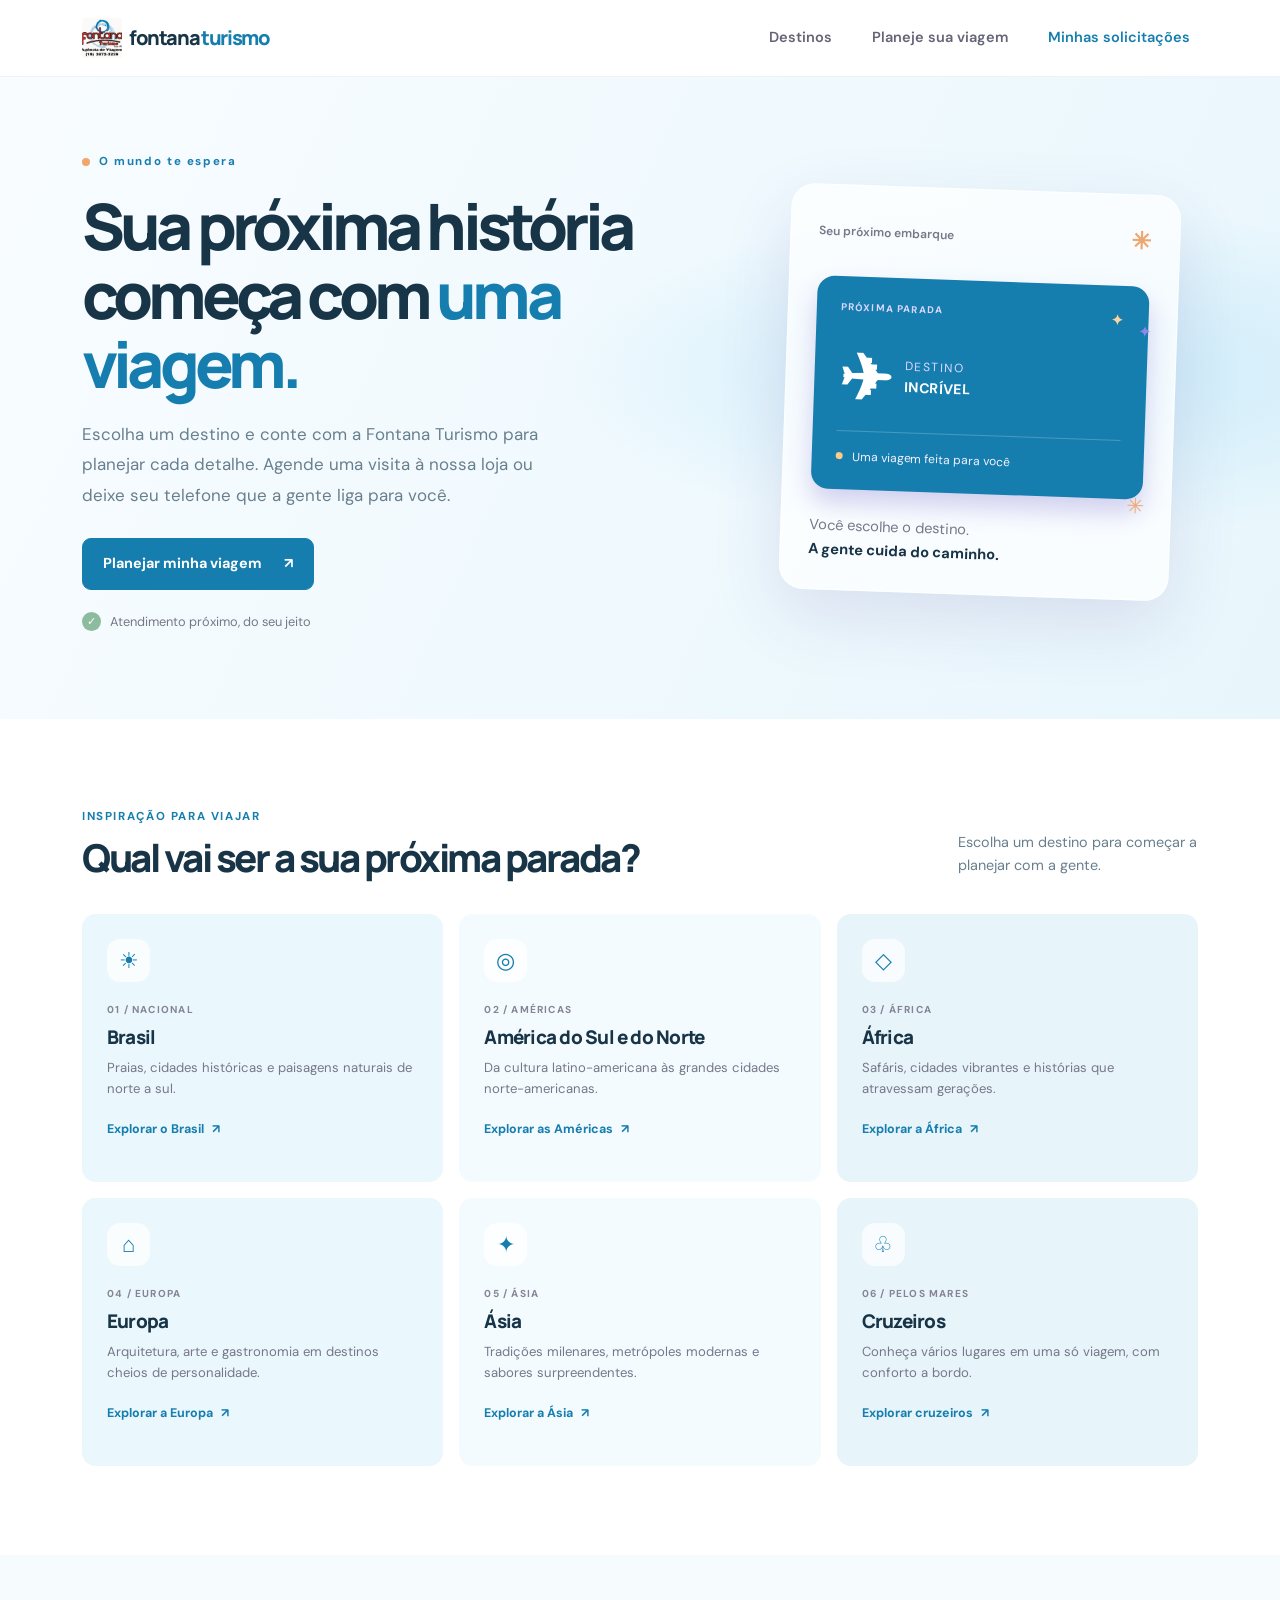
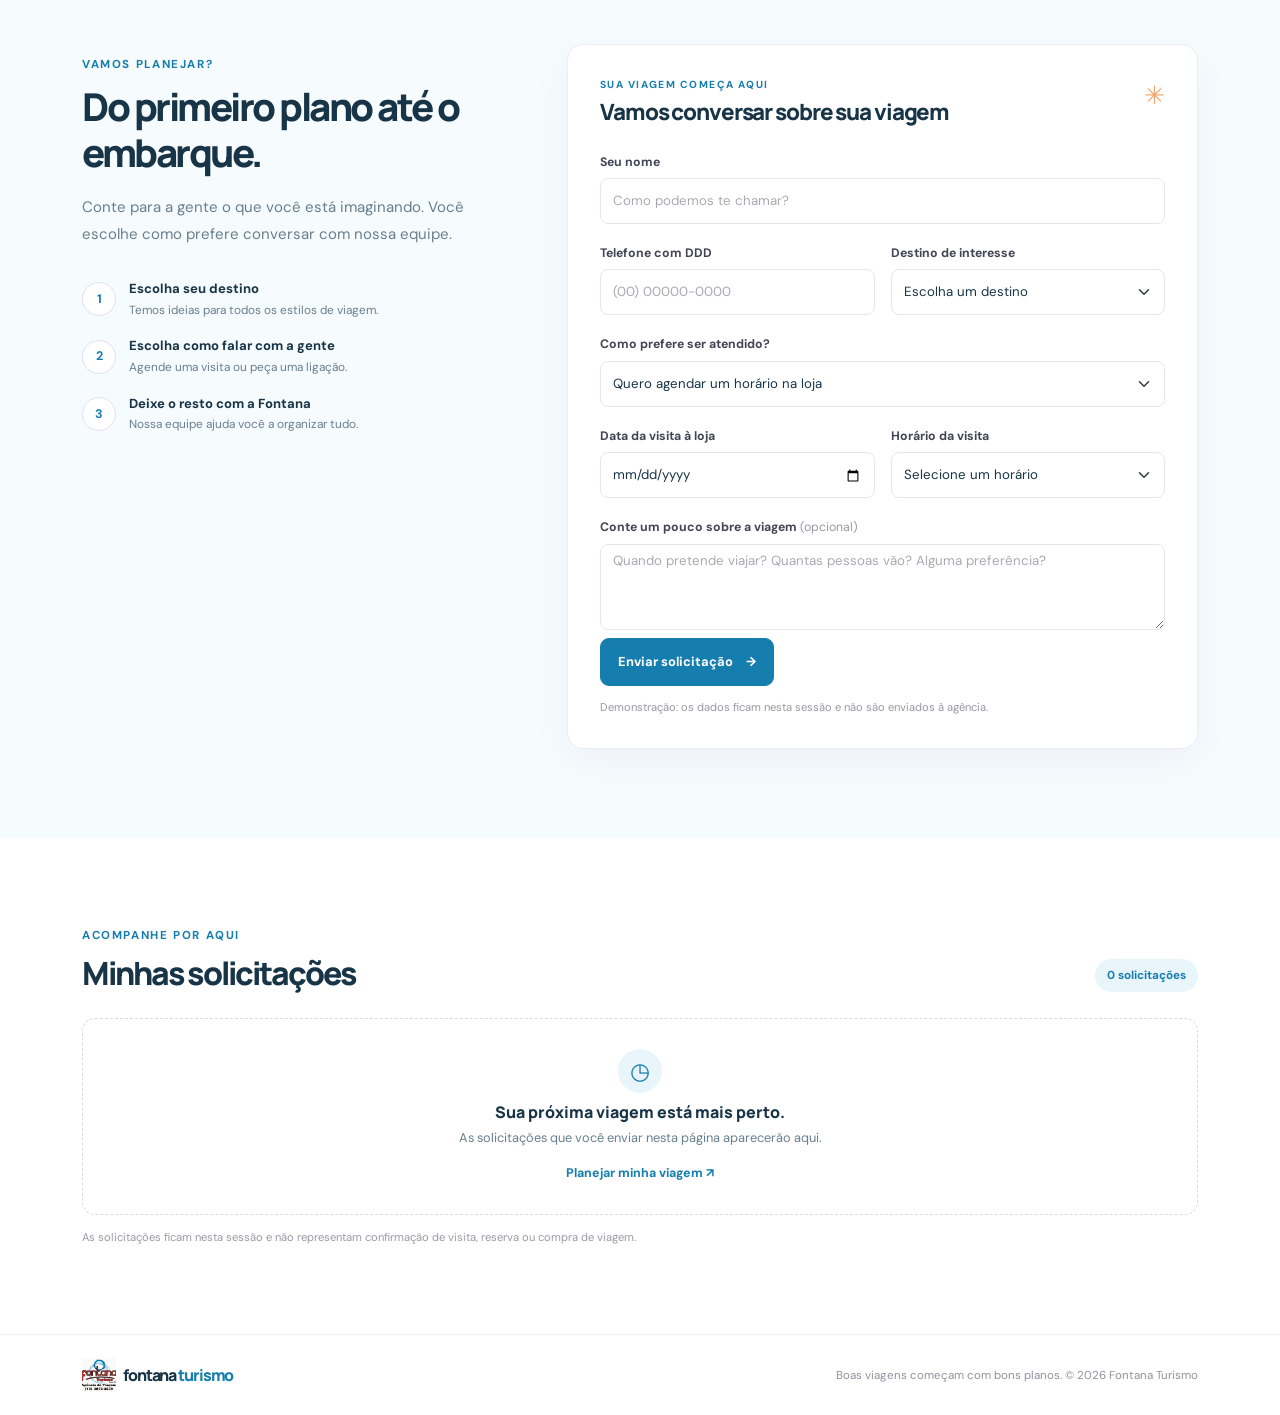
==== index.html @ 45c89121 "sla" ====
<!DOCTYPE html>
<html lang="pt-BR">
  <head>
    <meta charset="UTF-8" />
    <meta name="viewport" content="width=device-width, initial-scale=1" />
    <meta
      name="description"
      content="Escolha seu próximo destino com a Fontana Turismo. Agende uma visita ou peça para nossa equipe entrar em contato."
    />
    <title>Fontana Turismo | Sua próxima viagem começa aqui</title>
    <link rel="preconnect" href="https://fonts.googleapis.com" />
    <link rel="preconnect" href="https://fonts.gstatic.com" crossorigin />
    <link
      href="https://fonts.googleapis.com/css2?family=DM+Sans:wght@400;500;600;700&family=Manrope:wght@400;500;600;700;800&display=swap"
      rel="stylesheet"
    />
    <link
      href="https://cdn.jsdelivr.net/npm/bootstrap@5.3.3/dist/css/bootstrap.min.css"
      rel="stylesheet"
      integrity="sha384-QWTKZyjpPEjISv5WaRU9OFeRpok6YctnYmDr5pNlyT2bRjXh0JMhjY6hW+ALEwIH"
      crossorigin="anonymous"
    />
    <link rel="stylesheet" href="css/style.css" />
  </head>
  <body>
    <header class="site-header">
      <nav class="navbar navbar-expand-lg" aria-label="Navegação principal">
        <div class="container">
          <a
            class="navbar-brand brand"
            href="#inicio"
            aria-label="Fontana Turismo, início"
          >
            <img class="brand-logo" src="imagens/OIP.webp" alt="" />
            fontana<span>turismo</span>
          </a>
          <button
            class="navbar-toggler"
            type="button"
            data-bs-toggle="collapse"
            data-bs-target="#mainNavigation"
            aria-controls="mainNavigation"
            aria-expanded="false"
            aria-label="Abrir menu"
          >
            <span class="navbar-toggler-icon"></span>
          </button>
          <div class="collapse navbar-collapse" id="mainNavigation">
            <ul class="navbar-nav ms-auto align-items-lg-center gap-lg-4">
              <li class="nav-item"><a class="nav-link" href="#destinos">Destinos</a></li>
              <li class="nav-item"><a class="nav-link" href="#agendar">Planeje sua viagem</a></li>
              <li class="nav-item">
                <a class="nav-link nav-cta" href="#meus-agendamentos">Minhas solicitações</a>
              </li>
            </ul>
          </div>
        </div>
      </nav>
    </header>

    <main>
      <section class="hero-section" id="inicio">
        <div class="container">
          <div class="row align-items-center g-5">
            <div class="col-lg-7 hero-copy">
              <p class="eyebrow"><span class="eyebrow-dot"></span> O mundo te espera</p>
              <h1>Sua próxima história começa com <span>uma viagem.</span></h1>
              <p class="hero-description">
                Escolha um destino e conte com a Fontana Turismo para planejar cada detalhe.
                Agende uma visita à nossa loja ou deixe seu telefone que a gente liga para você.
              </p>
              <a class="btn btn-primary hero-button" href="#agendar">
                Planejar minha viagem <span aria-hidden="true">↗</span>
              </a>
              <div class="hero-note">
                <span class="note-icon" aria-hidden="true">✓</span>
                Atendimento próximo, do seu jeito
              </div>
            </div>
            <div class="col-lg-5">
              <div class="hero-card">
                <div class="hero-card-top">
                  <span class="hero-card-label">Seu próximo embarque</span>
                  <span class="sun-icon" aria-hidden="true">✳</span>
                </div>
                <div class="calendar-art" aria-hidden="true">
                  <div class="calendar-heading">
                    <span>PRÓXIMA PARADA</span>
                    <span>✦</span>
                  </div>
                  <div class="calendar-date">
                    <span class="calendar-day">✈</span>
                    <span class="calendar-month">DESTINO<br /><strong>INCRÍVEL</strong></span>
                  </div>
                  <div class="calendar-line"></div>
                  <div class="calendar-service">
                    <span class="service-bullet"></span>
                    Uma viagem feita para você
                  </div>
                </div>
                <p class="hero-card-caption">
                  Você escolhe o destino.<br />
                  <strong>A gente cuida do caminho.</strong>
                </p>
                <span class="art-spark spark-one" aria-hidden="true">✳</span>
                <span class="art-spark spark-two" aria-hidden="true">✦</span>
              </div>
            </div>
          </div>
        </div>
      </section>

      <section class="services-section section-space" id="destinos">
        <div class="container">
          <div
            class="section-heading d-flex flex-column flex-md-row justify-content-between align-items-md-end"
          >
            <div>
              <p class="section-kicker">INSPIRAÇÃO PARA VIAJAR</p>
              <h2>Qual vai ser a sua próxima parada?</h2>
            </div>
            <p class="section-intro">Escolha um destino para começar a planejar com a gente.</p>
          </div>
          <div class="row g-3 service-grid">
            <div class="col-md-6 col-lg-4">
              <a class="service-card-link" href="destino.html?regiao=brasil">
                <article class="service-card service-lilac">
                  <img class="catalog-image" data-image-src="" alt="Paisagem do Brasil" hidden />
                  <div class="service-icon" aria-hidden="true">☀</div>
                  <p class="service-number">01 / NACIONAL</p>
                  <h3>Brasil</h3>
                  <p>Praias, cidades históricas e paisagens naturais de norte a sul.</p>
                  <span class="service-link">Explorar o Brasil <span aria-hidden="true">↗</span></span>
                </article>
              </a>
            </div>
            <div class="col-md-6 col-lg-4">
              <a class="service-card-link" href="destino.html?regiao=americas">
                <article class="service-card service-peach">
                  <img class="catalog-image" data-image-src="" alt="Paisagem das Américas" hidden />
                  <div class="service-icon" aria-hidden="true">◎</div>
                  <p class="service-number">02 / AMÉRICAS</p>
                  <h3>América do Sul e do Norte</h3>
                  <p>Da cultura latino-americana às grandes cidades norte-americanas.</p>
                  <span class="service-link">Explorar as Américas <span aria-hidden="true">↗</span></span>
                </article>
              </a>
            </div>
            <div class="col-md-6 col-lg-4">
              <a class="service-card-link" href="destino.html?regiao=africa">
                <article class="service-card service-green">
                  <img class="catalog-image" data-image-src="" alt="Paisagem da África" hidden />
                  <div class="service-icon" aria-hidden="true">◇</div>
                  <p class="service-number">03 / ÁFRICA</p>
                  <h3>África</h3>
                  <p>Safáris, cidades vibrantes e histórias que atravessam gerações.</p>
                  <span class="service-link">Explorar a África <span aria-hidden="true">↗</span></span>
                </article>
              </a>
            </div>
            <div class="col-md-6 col-lg-4">
              <a class="service-card-link" href="destino.html?regiao=europa">
                <article class="service-card service-lilac">
                  <img class="catalog-image" data-image-src="" alt="Paisagem da Europa" hidden />
                  <div class="service-icon" aria-hidden="true">⌂</div>
                  <p class="service-number">04 / EUROPA</p>
                  <h3>Europa</h3>
                  <p>Arquitetura, arte e gastronomia em destinos cheios de personalidade.</p>
                  <span class="service-link">Explorar a Europa <span aria-hidden="true">↗</span></span>
                </article>
              </a>
            </div>
            <div class="col-md-6 col-lg-4">
              <a class="service-card-link" href="destino.html?regiao=asia">
                <article class="service-card service-peach">
                  <img class="catalog-image" data-image-src="" alt="Paisagem da Ásia" hidden />
                  <div class="service-icon" aria-hidden="true">✦</div>
                  <p class="service-number">05 / ÁSIA</p>
                  <h3>Ásia</h3>
                  <p>Tradições milenares, metrópoles modernas e sabores surpreendentes.</p>
                  <span class="service-link">Explorar a Ásia <span aria-hidden="true">↗</span></span>
                </article>
              </a>
            </div>
            <div class="col-md-6 col-lg-4">
              <a class="service-card-link" href="destino.html?regiao=cruzeiros">
                <article class="service-card service-green">
                  <img class="catalog-image" data-image-src="" alt="Navio de cruzeiro" hidden />
                  <div class="service-icon" aria-hidden="true">♧</div>
                  <p class="service-number">06 / PELOS MARES</p>
                  <h3>Cruzeiros</h3>
                  <p>Conheça vários lugares em uma só viagem, com conforto a bordo.</p>
                  <span class="service-link">Explorar cruzeiros <span aria-hidden="true">↗</span></span>
                </article>
              </a>
            </div>
          </div>
        </div>
      </section>

      <section class="booking-section section-space" id="agendar">
        <div class="container">
          <div class="row g-5">
            <div class="col-lg-5 booking-intro">
              <p class="section-kicker">VAMOS PLANEJAR?</p>
              <h2>Do primeiro plano até o embarque.</h2>
              <p>
                Conte para a gente o que você está imaginando. Você escolhe como prefere
                conversar com nossa equipe.
              </p>
              <div class="booking-step">
                <span>1</span>
                <div>
                  <strong>Escolha seu destino</strong>
                  <small>Temos ideias para todos os estilos de viagem.</small>
                </div>
              </div>
              <div class="booking-step">
                <span>2</span>
                <div>
                  <strong>Escolha como falar com a gente</strong>
                  <small>Agende uma visita ou peça uma ligação.</small>
                </div>
              </div>
              <div class="booking-step">
                <span>3</span>
                <div>
                  <strong>Deixe o resto com a Fontana</strong>
                  <small>Nossa equipe ajuda você a organizar tudo.</small>
                </div>
              </div>
            </div>
            <div class="col-lg-7">
              <div class="booking-form-card">
                <div class="form-card-heading">
                  <div>
                    <p class="section-kicker">SUA VIAGEM COMEÇA AQUI</p>
                    <h3>Vamos conversar sobre sua viagem</h3>
                  </div>
                  <span class="form-heading-icon" aria-hidden="true">✳</span>
                </div>
                <div
                  id="formFeedback"
                  class="feedback-message"
                  role="status"
                  aria-live="polite"
                  hidden
                ></div>
                <form id="bookingForm" novalidate>
                  <div class="row g-3">
                    <div class="col-12">
                      <label for="customerName" class="form-label">Seu nome</label>
                      <input
                        class="form-control"
                        id="customerName"
                        name="customerName"
                        type="text"
                        placeholder="Como podemos te chamar?"
                        autocomplete="name"
                        required
                        minlength="2"
                        maxlength="60"
                      />
                      <div class="invalid-feedback">Informe seu nome (pelo menos 2 caracteres).</div>
                    </div>
                    <div class="col-md-6">
                      <label for="customerPhone" class="form-label">Telefone com DDD</label>
                      <input
                        class="form-control"
                        id="customerPhone"
                        name="customerPhone"
                        type="tel"
                        placeholder="(00) 00000-0000"
                        autocomplete="tel"
                        inputmode="tel"
                        required
                      />
                      <div class="invalid-feedback">Informe um celular válido com DDD.</div>
                    </div>
                    <div class="col-md-6">
                      <label for="serviceType" class="form-label">Destino de interesse</label>
                      <select class="form-select" id="serviceType" name="serviceType" required>
                        <option value="">Escolha um destino</option>
                        <option value="brasil">Brasil</option>
                        <option value="europa">Europa</option>
                        <option value="americas">América do Sul e do Norte</option>
                        <option value="asia">Ásia</option>
                        <option value="africa">África</option>
                        <option value="cruzeiros">Cruzeiros</option>
                        <option value="outro">Outro destino</option>
                      </select>
                      <div class="invalid-feedback">Escolha um destino de interesse.</div>
                    </div>
                    <div class="col-12">
                      <label for="contactType" class="form-label">Como prefere ser atendido?</label>
                      <select class="form-select" id="contactType" name="contactType" required>
                        <option value="store">Quero agendar um horário na loja</option>
                        <option value="callback">Prefiro que entrem em contato comigo</option>
                      </select>
                    </div>
                    <div class="col-md-6" id="dateField">
                      <label for="appointmentDate" class="form-label">Data da visita à loja</label>
                      <input
                        class="form-control"
                        id="appointmentDate"
                        name="appointmentDate"
                        type="date"
                        required
                      />
                      <div class="invalid-feedback">Escolha uma data a partir de hoje.</div>
                    </div>
                    <div class="col-md-6" id="timeField">
                      <label for="appointmentTime" class="form-label">Horário da visita</label>
                      <select class="form-select" id="appointmentTime" name="appointmentTime" required>
                        <option value="">Selecione um horário</option>
                        <option>09:00</option>
                        <option>10:30</option>
                        <option>13:00</option>
                        <option>14:30</option>
                        <option>16:00</option>
                        <option>17:30</option>
                      </select>
                      <div class="invalid-feedback">Selecione um horário para sua visita.</div>
                    </div>
                    <div class="col-12">
                      <label for="appointmentDetails" class="form-label">
                        Conte um pouco sobre a viagem
                        <span class="optional-label">(opcional)</span>
                      </label>
                      <textarea
                        class="form-control"
                        id="appointmentDetails"
                        name="appointmentDetails"
                        rows="3"
                        placeholder="Quando pretende viajar? Quantas pessoas vão? Alguma preferência?"
                        maxlength="180"
                      ></textarea>
                    </div>
                    <div class="col-12 form-submit-row">
                      <button
                        class="btn btn-primary submit-button"
                        type="submit"
                      >
                        Enviar solicitação
                        <span aria-hidden="true">→</span>
                      </button>
                      <span class="privacy-note">Demonstração: os dados ficam nesta sessão e não são enviados à agência.</span>
                    </div>
                  </div>
                </form>
              </div>
            </div>
          </div>
        </div>
      </section>

      <section class="appointments-section section-space" id="meus-agendamentos">
        <div class="container">
          <div class="appointments-heading">
            <div>
              <p class="section-kicker">ACOMPANHE POR AQUI</p>
              <h2>Minhas solicitações</h2>
            </div>
            <span class="appointment-count" id="appointmentCount">0 solicitações</span>
          </div>
          <div class="appointments-list" id="appointmentsList" aria-live="polite">
            <div class="empty-state" id="emptyState">
              <span class="empty-icon" aria-hidden="true">◷</span>
              <h3>Sua próxima viagem está mais perto.</h3>
              <p>As solicitações que você enviar nesta página aparecerão aqui.</p>
              <a href="#agendar">Planejar minha viagem <span aria-hidden="true">↗</span></a>
            </div>
          </div>
          <p class="list-note">
            As solicitações ficam nesta sessão e não representam confirmação de visita,
            reserva ou compra de viagem.
          </p>
        </div>
      </section>
    </main>

    <footer class="site-footer">
      <div
        class="container d-flex flex-column flex-sm-row justify-content-between align-items-sm-center gap-2"
      >
        <a class="navbar-brand brand footer-brand" href="#inicio">
          <img class="brand-logo" src="imagens/OIP.webp" alt="" />
          fontana<span>turismo</span>
        </a>
        <p>Boas viagens começam com bons planos. © 2026 Fontana Turismo</p>
      </div>
    </footer>

    <script src="https://cdn.jsdelivr.net/npm/bootstrap@5.3.3/dist/js/bootstrap.bundle.min.js" integrity="sha384-YvpcrYf0tY3lHB60NNkmXc5s9fDVZLESaAA55NDzOxhy9GkcIdslK1eN7N6jIeHz" crossorigin="anonymous"></script>
    <script src="js/app.js"></script>
  </body>
</html>
---- css/style.css ----
:root {
  --ink: #183447;
  --muted: #687f8d;
  --purple: #167eae;
  --purple-dark: #12658d;
  --lavender: #e8f6fc;
  --paper: #f7fcff;
  --line: #e1edf2;
  --font-body: "DM Sans", sans-serif;
  --font-heading: "Manrope", sans-serif;
}

* { box-sizing: border-box; }

html { scroll-behavior: smooth; scroll-padding-top: 88px; }

body {
  margin: 0;
  color: var(--ink);
  background: #fff;
  font-family: var(--font-body);
  -webkit-font-smoothing: antialiased;
}

a { color: inherit; }

.site-header {
  position: sticky;
  z-index: 10;
  top: 0;
  background: rgba(255, 255, 255, .94);
  border-bottom: 1px solid rgba(34, 34, 56, .06);
  backdrop-filter: blur(14px);
}

.site-header .navbar { min-height: 76px; }

.brand {
  display: inline-flex;
  align-items: center;
  gap: 2px;
  color: var(--ink);
  font-family: var(--font-heading);
  font-size: 1.25rem;
  font-weight: 800;
  letter-spacing: -.07em;
}

.brand:hover { color: var(--ink); }
.brand > span:last-child { color: var(--purple); }

.brand-logo {
  width: 40px;
  height: 40px;
  margin-right: 5px;
  object-fit: contain;
}

.navbar-nav .nav-link {
  color: #656477;
  font-size: .91rem;
  font-weight: 600;
}

.navbar-nav .nav-link:hover { color: var(--purple); }
.navbar-nav .nav-cta { color: var(--purple); }

.hero-section {
  overflow: hidden;
  padding: 76px 0 88px;
  background:
    radial-gradient(ellipse at 82% 46%, rgba(190, 230, 248, .72), transparent 34%),
    linear-gradient(115deg, #f8fcff 0%, #eff9fe 57%, #e8f6fc 100%);
}

.hero-copy { position: relative; z-index: 1; }
.eyebrow, .section-kicker {
  color: var(--purple);
  font-size: .72rem;
  font-weight: 700;
  letter-spacing: .14em;
}

.eyebrow { display: flex; align-items: center; gap: 9px; margin-bottom: 21px; }
.eyebrow-dot { width: 8px; height: 8px; border-radius: 50%; background: #f2a66b; }

h1, h2, h3, p { margin-top: 0; }

.hero-copy h1 {
  max-width: 650px;
  margin-bottom: 20px;
  font-family: var(--font-heading);
  font-size: clamp(2.7rem, 5vw, 4.65rem);
  font-weight: 800;
  letter-spacing: -.075em;
  line-height: 1.08;
}

.hero-copy h1 span { color: var(--purple); }
.hero-description { max-width: 490px; margin-bottom: 28px; color: var(--muted); font-size: 1.06rem; line-height: 1.8; }

.btn-primary {
  --bs-btn-bg: var(--purple);
  --bs-btn-border-color: var(--purple);
  --bs-btn-hover-bg: var(--purple-dark);
  --bs-btn-hover-border-color: var(--purple-dark);
  --bs-btn-active-bg: var(--purple-dark);
  --bs-btn-active-border-color: var(--purple-dark);
  --bs-btn-focus-shadow-rgb: 22, 126, 174;
}

.hero-button, .submit-button {
  display: inline-flex;
  align-items: center;
  justify-content: center;
  gap: 22px;
  padding: 14px 20px;
  border-radius: 9px;
  font-size: .9rem;
  font-weight: 700;
}

.hero-note { display: flex; align-items: center; gap: 9px; margin-top: 22px; color: #777789; font-size: .8rem; }
.note-icon { display: grid; width: 19px; height: 19px; place-items: center; border-radius: 50%; color: #fff; background: #8dbb9d; font-size: .7rem; }

.hero-card {
  position: relative;
  max-width: 390px;
  min-height: 405px;
  margin: 0 auto;
  padding: 28px;
  overflow: hidden;
  border: 1px solid rgba(255, 255, 255, .8);
  border-radius: 24px;
  background: rgba(255, 255, 255, .73);
  box-shadow: 0 25px 70px rgba(66, 52, 133, .12);
  transform: rotate(2deg);
}

.hero-card-top { display: flex; align-items: center; justify-content: space-between; color: #777789; font-size: .75rem; font-weight: 600; }
.sun-icon { color: #eea76f; font-size: 1.5rem; }
.calendar-art { margin-top: 27px; padding: 24px; border-radius: 17px; color: #fff; background: var(--purple); box-shadow: 0 14px 25px rgba(83, 64, 189, .23); }
.calendar-heading { display: flex; justify-content: space-between; color: #ddd7ff; font-size: .61rem; font-weight: 700; letter-spacing: .12em; }
.calendar-heading span:last-child { color: #ffd39c; font-size: .9rem; }
.calendar-date { display: flex; align-items: center; gap: 17px; margin-top: 22px; }
.calendar-day { font-family: var(--font-heading); font-size: 4rem; font-weight: 800; letter-spacing: -.08em; line-height: 1; }
.calendar-month { color: #ddd7ff; font-size: .75rem; line-height: 1.6; letter-spacing: .13em; }
.calendar-month strong { color: #fff; font-size: .88rem; letter-spacing: .03em; }
.calendar-line { height: 1px; margin: 22px 0 16px; background: rgba(255, 255, 255, .21); }
.calendar-service { display: flex; align-items: center; gap: 9px; color: #f5f2ff; font-size: .75rem; }
.service-bullet { width: 7px; height: 7px; border-radius: 50%; background: #ffc987; }
.hero-card-caption { margin: 24px 0 0; color: #777789; font-size: .92rem; line-height: 1.65; }
.hero-card-caption strong { color: var(--ink); }
.art-spark { position: absolute; color: #f0ab78; }
.spark-one { right: 26px; bottom: 77px; font-size: 1.35rem; }
.spark-two { top: 125px; right: 25px; color: #9486ea; font-size: 1rem; }

.section-space { padding: 89px 0; }
.section-heading { margin-bottom: 33px; }
.section-kicker { margin-bottom: 10px; }
.section-heading h2, .booking-intro h2, .appointments-heading h2 {
  margin-bottom: 0;
  font-family: var(--font-heading);
  font-size: clamp(1.8rem, 3vw, 2.55rem);
  font-weight: 800;
  letter-spacing: -.065em;
  line-height: 1.2;
}

.section-intro { max-width: 240px; margin: 0 0 4px; color: var(--muted); font-size: .9rem; line-height: 1.6; }
.service-card-link { display: block; height: 100%; color: inherit; text-decoration: none; }
.service-card { height: 100%; min-height: 268px; padding: 25px; border-radius: 14px; transition: transform .2s ease, box-shadow .2s ease; }
.service-card-link:hover .service-card, .service-card-link:focus-visible .service-card { box-shadow: 0 14px 35px rgba(36, 32, 65, .08); transform: translateY(-4px); }
.service-card-link:focus-visible { border-radius: 14px; outline: 3px solid rgba(22, 126, 174, .38); outline-offset: 3px; }
.catalog-image { display: block; width: 100%; height: 165px; margin-bottom: 20px; border-radius: 10px; object-fit: cover; }
.catalog-image[hidden] { display: none; }
.service-lilac { background: #eaf7fc; }
.service-peach { background: #f3fbff; }
.service-green { background: #e7f4fa; }
.service-icon { display: grid; width: 43px; height: 43px; margin-bottom: 20px; place-items: center; border-radius: 13px; color: var(--purple); background: rgba(255, 255, 255, .75); font-size: 1.38rem; }
.service-peach .service-icon, .service-green .service-icon { color: var(--purple); }
.service-number { margin-bottom: 9px; color: #868395; font-size: .63rem; font-weight: 700; letter-spacing: .12em; }
.service-card h3 { margin-bottom: 8px; font-family: var(--font-heading); font-size: 1.18rem; font-weight: 800; letter-spacing: -.04em; }
.service-card > p:not(.service-number) { min-height: 42px; margin-bottom: 17px; color: #777789; font-size: .82rem; line-height: 1.6; }
.service-link { padding: 0; border: 0; color: var(--purple); background: transparent; font-size: .78rem; font-weight: 700; }
.service-card .service-link { display: inline-block; }
.service-link span { margin-left: 5px; transition: margin .2s ease; }
.service-link:hover span { margin-left: 9px; }

.booking-section { background: #f6fbfe; }
.booking-intro { padding-top: 12px; }
.booking-intro h2 { max-width: 390px; margin-bottom: 18px; font-size: clamp(2rem, 3vw, 2.7rem); }
.booking-intro > p:not(.section-kicker) { max-width: 400px; margin-bottom: 31px; color: var(--muted); font-size: .94rem; line-height: 1.8; }
.booking-step { display: flex; align-items: center; gap: 13px; margin-top: 17px; }
.booking-step > span { display: grid; width: 34px; height: 34px; flex: 0 0 34px; place-items: center; border: 1px solid #e3defa; border-radius: 50%; color: var(--purple); background: #fff; font-size: .78rem; font-weight: 700; }
.booking-step strong, .booking-step small { display: block; }
.booking-step strong { font-size: .82rem; }
.booking-step small { margin-top: 3px; color: var(--muted); font-size: .74rem; }

.booking-form-card { padding: 32px; border: 1px solid #eeecf2; border-radius: 16px; background: #fff; box-shadow: 0 12px 40px rgba(35, 32, 58, .045); }
.form-card-heading { display: flex; align-items: flex-start; justify-content: space-between; margin-bottom: 23px; }
.form-card-heading .section-kicker { margin-bottom: 6px; font-size: .64rem; }
.form-card-heading h3 { margin-bottom: 0; font-family: var(--font-heading); font-size: 1.4rem; font-weight: 800; letter-spacing: -.05em; }
.form-heading-icon { color: #f0a873; font-size: 1.55rem; }
.form-label { margin-bottom: 7px; color: #454455; font-size: .77rem; font-weight: 700; }
.optional-label { color: #9998a5; font-weight: 400; }
.form-control, .form-select { min-height: 46px; border-color: #e8e6ed; border-radius: 8px; color: var(--ink); font-family: var(--font-body); font-size: .83rem; }
.form-control::placeholder { color: #aaa9b4; }
.form-control:focus, .form-select:focus { border-color: #a79ae9; box-shadow: 0 0 0 .2rem rgba(105, 84, 216, .12); }
textarea.form-control { min-height: 86px; resize: vertical; }
.form-submit-row { display: flex; flex-wrap: wrap; align-items: center; gap: 13px; margin-top: 8px; }
.submit-button { min-height: 48px; gap: 13px; padding: 12px 17px; font-size: .81rem; }
.privacy-note { color: #9897a3; font-size: .7rem; }
.feedback-message { margin: 0 0 18px; padding: 11px 13px; border-radius: 8px; font-size: .81rem; }
.feedback-message.success { color: #2e6740; background: #eaf5ec; }
.feedback-message.error { color: #9d3f3f; background: #fff0ed; }

.appointments-section { min-height: 310px; }

.destination-hero { padding: 64px 0 70px; background: linear-gradient(115deg, #f8fcff 0%, #eff9fe 57%, #e8f6fc 100%); }
.destination-hero h1 { max-width: 760px; margin-bottom: 16px; font-family: var(--font-heading); font-size: clamp(2.5rem, 5vw, 4rem); font-weight: 800; letter-spacing: -.075em; line-height: 1.08; }
.destination-hero h1 span { color: var(--purple); }
.destination-intro { max-width: 650px; margin-bottom: 25px; color: var(--muted); font-size: 1.04rem; line-height: 1.8; }
.destination-actions { display: flex; flex-wrap: wrap; align-items: center; gap: 14px; }
.destination-back { color: var(--purple); font-size: .84rem; font-weight: 700; text-decoration: none; }
.destination-back:hover { color: var(--purple-dark); }
.destination-section-heading { margin-bottom: 30px; }
.destination-section-heading h2 { margin-bottom: 0; font-family: var(--font-heading); font-size: clamp(1.8rem, 3vw, 2.55rem); font-weight: 800; letter-spacing: -.065em; line-height: 1.2; }
.destination-highlights { display: grid; height: 100%; grid-template-columns: repeat(2, minmax(0, 1fr)); gap: 14px; }
.destination-highlight { padding: 21px; border: 1px solid var(--line); border-radius: 12px; background: #fff; }
.destination-highlight strong { display: block; margin-bottom: 6px; font-family: var(--font-heading); font-size: .92rem; }
.destination-highlight p { margin: 0; color: var(--muted); font-size: .8rem; line-height: 1.6; }
.destination-place-card { height: 100%; padding: 23px; border-radius: 13px; background: var(--paper); }
.destination-place-image { display: block; width: 100%; height: 150px; margin-bottom: 18px; border-radius: 9px; object-fit: cover; }
.destination-place-image[hidden] { display: none; }
.destination-place-card span { display: block; margin-bottom: 10px; color: var(--purple); font-size: .66rem; font-weight: 700; letter-spacing: .12em; }
.destination-place-card h3 { margin-bottom: 8px; font-family: var(--font-heading); font-size: 1.12rem; font-weight: 800; }
.destination-place-card p { margin: 0; color: var(--muted); font-size: .82rem; line-height: 1.65; }
.destination-not-found { padding: 90px 0; text-align: center; }
.destination-not-found h1 { font-family: var(--font-heading); font-weight: 800; }
.destination-not-found p { color: var(--muted); }
.destination-not-found[hidden] { display: none; }
.appointments-heading { display: flex; align-items: flex-end; justify-content: space-between; gap: 15px; margin-bottom: 26px; }
.appointments-heading h2 { font-size: 2rem; }
.appointment-count { padding: 8px 12px; border-radius: 30px; color: var(--purple); background: var(--lavender); font-size: .73rem; font-weight: 700; white-space: nowrap; }
.empty-state { padding: 30px 20px; border: 1px dashed #dcd9e5; border-radius: 13px; text-align: center; }
.empty-icon { display: inline-grid; width: 44px; height: 44px; margin-bottom: 10px; place-items: center; border-radius: 50%; color: var(--purple); background: var(--lavender); font-size: 1.45rem; }
.empty-state h3 { margin-bottom: 6px; font-family: var(--font-heading); font-size: 1rem; font-weight: 800; }
.empty-state p { margin-bottom: 12px; color: var(--muted); font-size: .8rem; }
.empty-state a { color: var(--purple); font-size: .78rem; font-weight: 700; text-decoration: none; }
.appointments-list { display: grid; gap: 12px; }
.appointment-card { display: flex; flex-wrap: wrap; align-items: center; justify-content: space-between; gap: 16px; padding: 18px 20px; border: 1px solid var(--line); border-radius: 12px; background: #fff; }
.appointment-main { display: flex; align-items: center; gap: 14px; }
.appointment-date-badge { display: grid; width: 52px; height: 54px; flex: 0 0 52px; place-content: center; border-radius: 10px; color: var(--purple); background: var(--lavender); text-align: center; }
.appointment-date-badge strong { font-family: var(--font-heading); font-size: 1.1rem; line-height: 1.1; }
.appointment-date-badge span { margin-top: 3px; font-size: .56rem; font-weight: 700; text-transform: uppercase; }
.appointment-info h3 { margin-bottom: 4px; font-family: var(--font-heading); font-size: .95rem; font-weight: 800; }
.appointment-info p { margin-bottom: 0; color: var(--muted); font-size: .75rem; }
.appointment-meta { display: flex; align-items: center; gap: 14px; }
.appointment-time { color: var(--ink); font-size: .78rem; font-weight: 700; }
.remove-appointment { padding: 7px 10px; border: 1px solid #eee5e4; border-radius: 7px; color: #9d6662; background: #fff; font-size: .72rem; font-weight: 600; }
.remove-appointment:hover { border-color: #e7c9c5; background: #fff7f5; }
.list-note { margin: 14px 0 0; color: #9a99a5; font-size: .7rem; }

.site-footer { padding: 23px 0; border-top: 1px solid #f0eef2; }
.footer-brand { font-size: 1rem; }
.footer-brand .brand-logo { width: 34px; height: 34px; }
.site-footer p { margin: 0; color: #92919e; font-size: .72rem; }

@media (max-width: 991.98px) {
  .hero-section { padding: 60px 0 70px; }
  .hero-card { max-width: 360px; min-height: 380px; }
  .section-space { padding: 70px 0; }
}

@media (max-width: 767.98px) {
  .site-header .navbar { min-height: 66px; }
  .hero-section { padding: 49px 0 58px; }
  .hero-copy h1 { max-width: 540px; font-size: clamp(2.7rem, 11vw, 4rem); }
  .hero-card { max-width: 370px; min-height: 360px; margin-top: 5px; }
  .calendar-art { margin-top: 20px; }
  .section-space { padding: 62px 0; }
  .section-intro { margin-top: 12px; }
  .service-card { min-height: 245px; }
  .destination-hero { padding: 50px 0 56px; }
  .destination-highlights { grid-template-columns: 1fr; }
  .booking-form-card { padding: 25px 20px; }
  .booking-intro h2 { max-width: 530px; }
}

@media (max-width: 575.98px) {
  .hero-copy h1 { letter-spacing: -.07em; }
  .hero-description { font-size: .95rem; }
  .hero-card { padding: 22px; }
  .service-card { min-height: 0; }
  .booking-form-card { padding: 23px 16px; }
  .form-submit-row { align-items: stretch; }
  .submit-button { width: 100%; }
  .appointments-heading { align-items: flex-start; flex-direction: column; }
  .appointment-card { align-items: flex-start; }
  .appointment-meta { width: 100%; justify-content: space-between; padding-left: 66px; }
  .site-footer .container { align-items: flex-start !important; }
}

@media (prefers-reduced-motion: reduce) {
  *, *::before, *::after { scroll-behavior: auto !important; transition-duration: .01ms !important; }
}
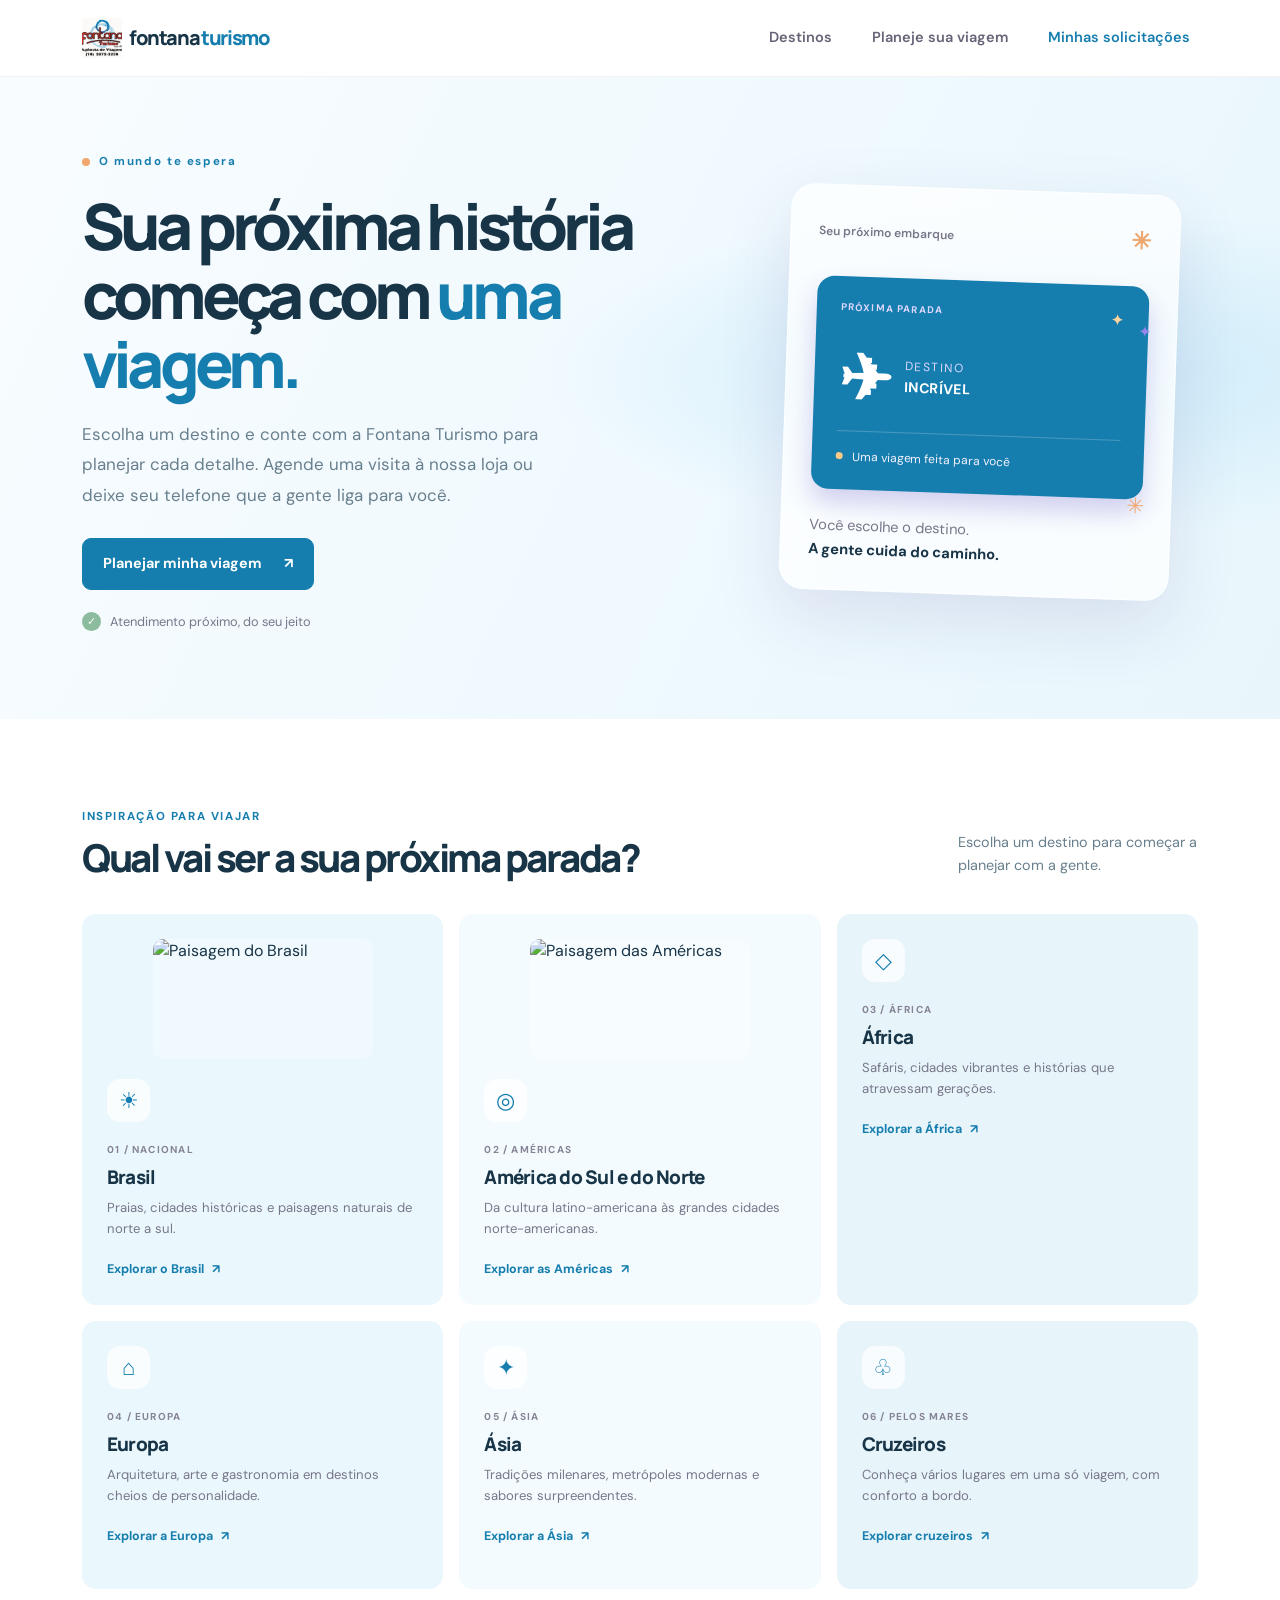
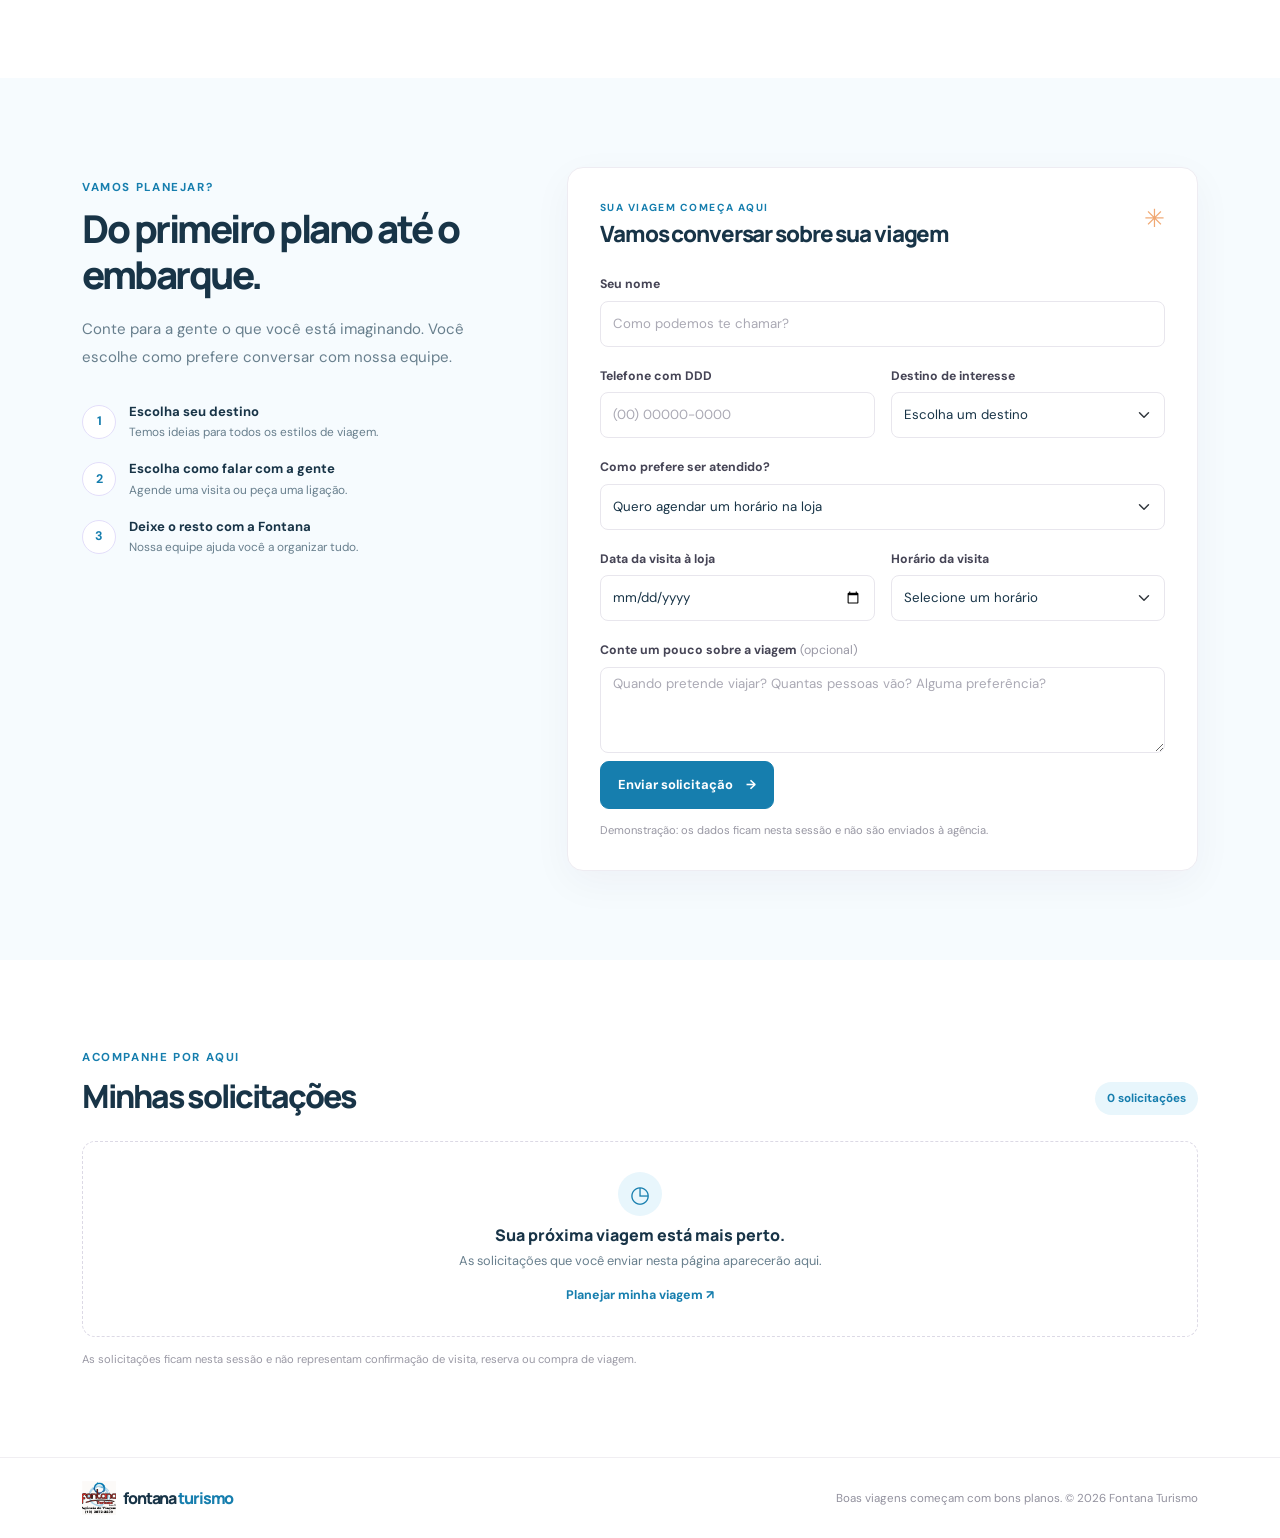
==== commit bb847a44: "tem q deixar as imagens embaixo" ====
--- a/index.html
+++ b/index.html
@@ -125,7 +125,7 @@
             <div class="col-md-6 col-lg-4">
               <a class="service-card-link" href="destino.html?regiao=brasil">
                 <article class="service-card service-lilac">
-                  <img class="catalog-image" data-image-src="" alt="Paisagem do Brasil" hidden />
+                  <img class="catalog-image" data-image-src="https://static.vecteezy.com/system/resources/previews/017/197/465/non_2x/brazil-map-on-transparent-background-free-png.png" alt="Paisagem do Brasil" hidden />
                   <div class="service-icon" aria-hidden="true">☀</div>
                   <p class="service-number">01 / NACIONAL</p>
                   <h3>Brasil</h3>
@@ -137,7 +137,7 @@
             <div class="col-md-6 col-lg-4">
               <a class="service-card-link" href="destino.html?regiao=americas">
                 <article class="service-card service-peach">
-                  <img class="catalog-image" data-image-src="" alt="Paisagem das Américas" hidden />
+                  <img class="catalog-image" data-image-src="https://static.vecteezy.com/system/resources/previews/027/647/774/original/america-continent-map-design-vector.jpg" alt="Paisagem das Américas" hidden />
                   <div class="service-icon" aria-hidden="true">◎</div>
                   <p class="service-number">02 / AMÉRICAS</p>
                   <h3>América do Sul e do Norte</h3>
--- a/css/style.css
+++ b/css/style.css
@@ -172,7 +172,16 @@
 .service-card { height: 100%; min-height: 268px; padding: 25px; border-radius: 14px; transition: transform .2s ease, box-shadow .2s ease; }
 .service-card-link:hover .service-card, .service-card-link:focus-visible .service-card { box-shadow: 0 14px 35px rgba(36, 32, 65, .08); transform: translateY(-4px); }
 .service-card-link:focus-visible { border-radius: 14px; outline: 3px solid rgba(22, 126, 174, .38); outline-offset: 3px; }
-.catalog-image { display: block; width: 100%; height: 165px; margin-bottom: 20px; border-radius: 10px; object-fit: cover; }
+.catalog-image {
+  display: block;
+  width: 100%;
+  max-width: 220px;
+  height: 120px;
+  margin: 0 auto 20px;
+  border-radius: 10px;
+  object-fit: contain;
+  background: rgba(255, 255, 255, .28);
+}
 .catalog-image[hidden] { display: none; }
 .service-lilac { background: #eaf7fc; }
 .service-peach { background: #f3fbff; }
@@ -231,7 +240,16 @@
 .destination-highlight strong { display: block; margin-bottom: 6px; font-family: var(--font-heading); font-size: .92rem; }
 .destination-highlight p { margin: 0; color: var(--muted); font-size: .8rem; line-height: 1.6; }
 .destination-place-card { height: 100%; padding: 23px; border-radius: 13px; background: var(--paper); }
-.destination-place-image { display: block; width: 100%; height: 150px; margin-bottom: 18px; border-radius: 9px; object-fit: cover; }
+.destination-place-image {
+  display: block;
+  width: 100%;
+  max-width: 220px;
+  height: 120px;
+  margin: 0 auto 18px;
+  border-radius: 9px;
+  object-fit: contain;
+  background: rgba(255, 255, 255, .3);
+}
 .destination-place-image[hidden] { display: none; }
 .destination-place-card span { display: block; margin-bottom: 10px; color: var(--purple); font-size: .66rem; font-weight: 700; letter-spacing: .12em; }
 .destination-place-card h3 { margin-bottom: 8px; font-family: var(--font-heading); font-size: 1.12rem; font-weight: 800; }
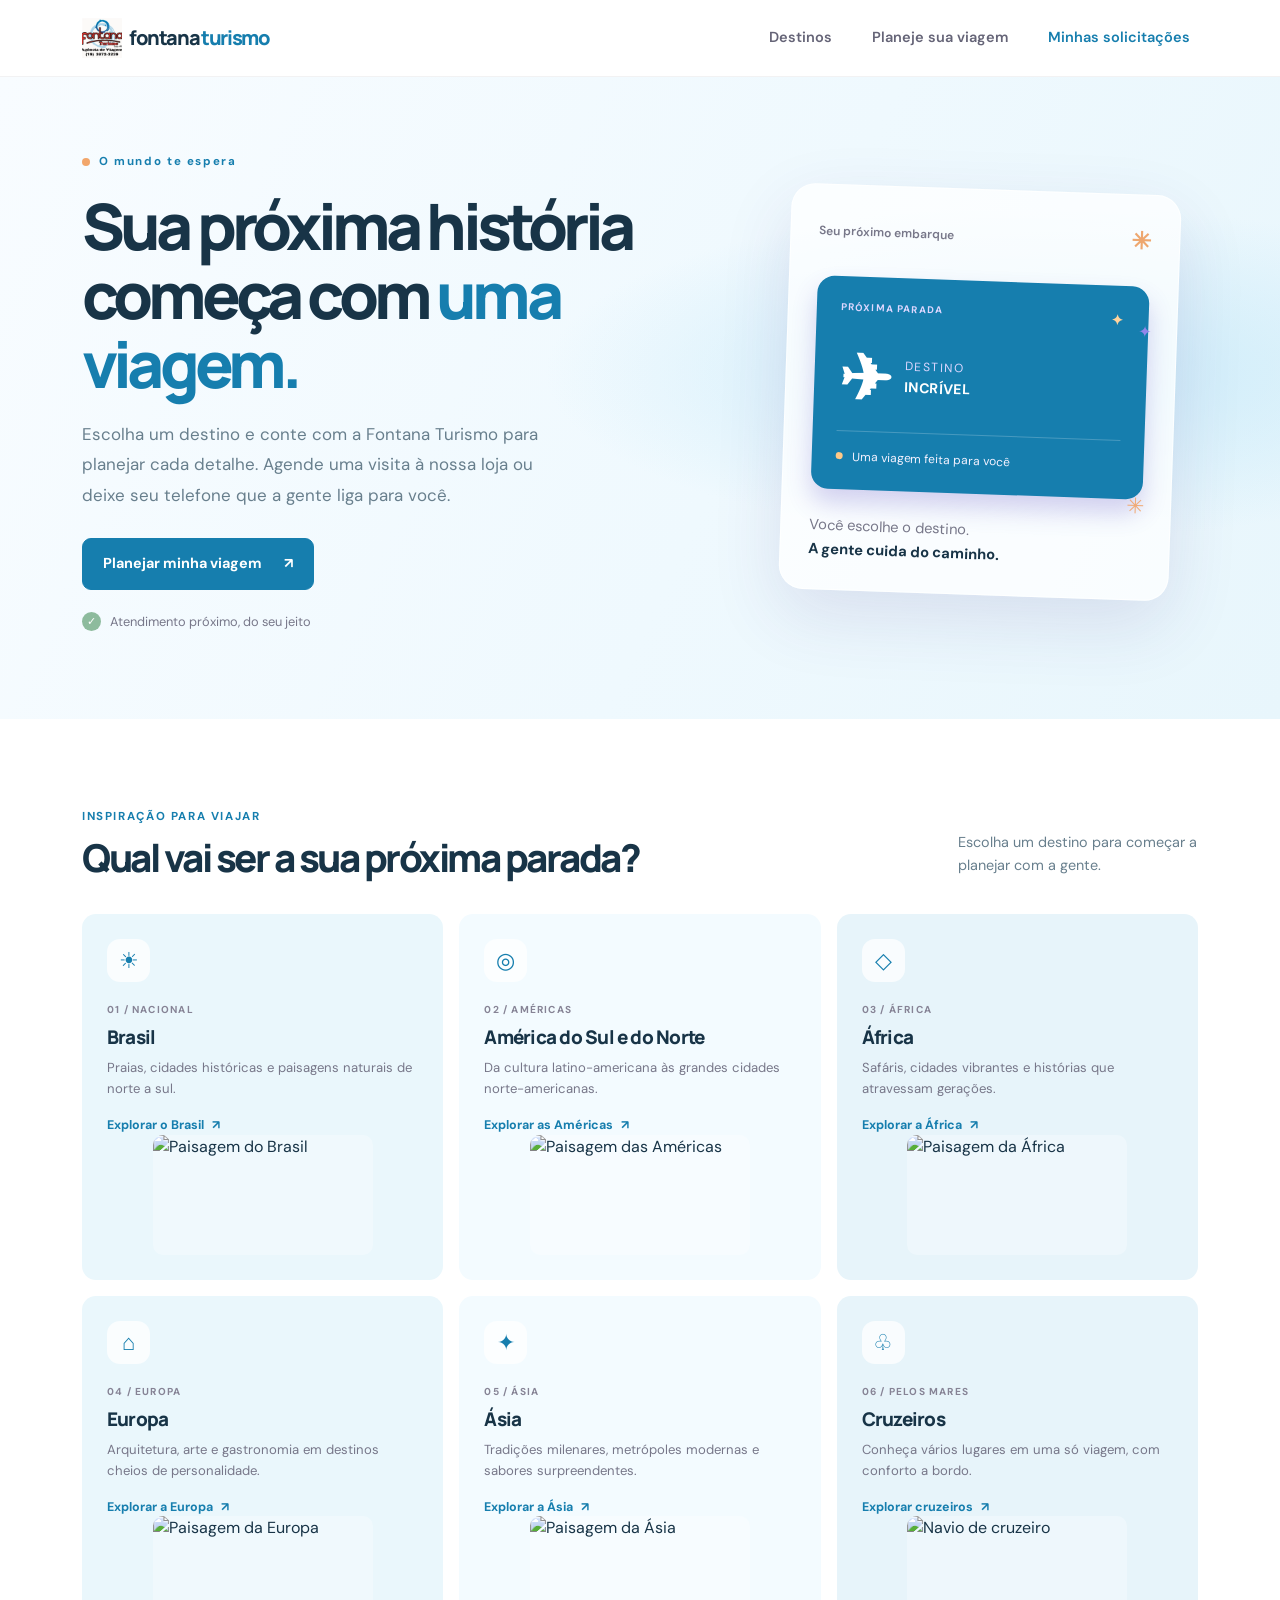
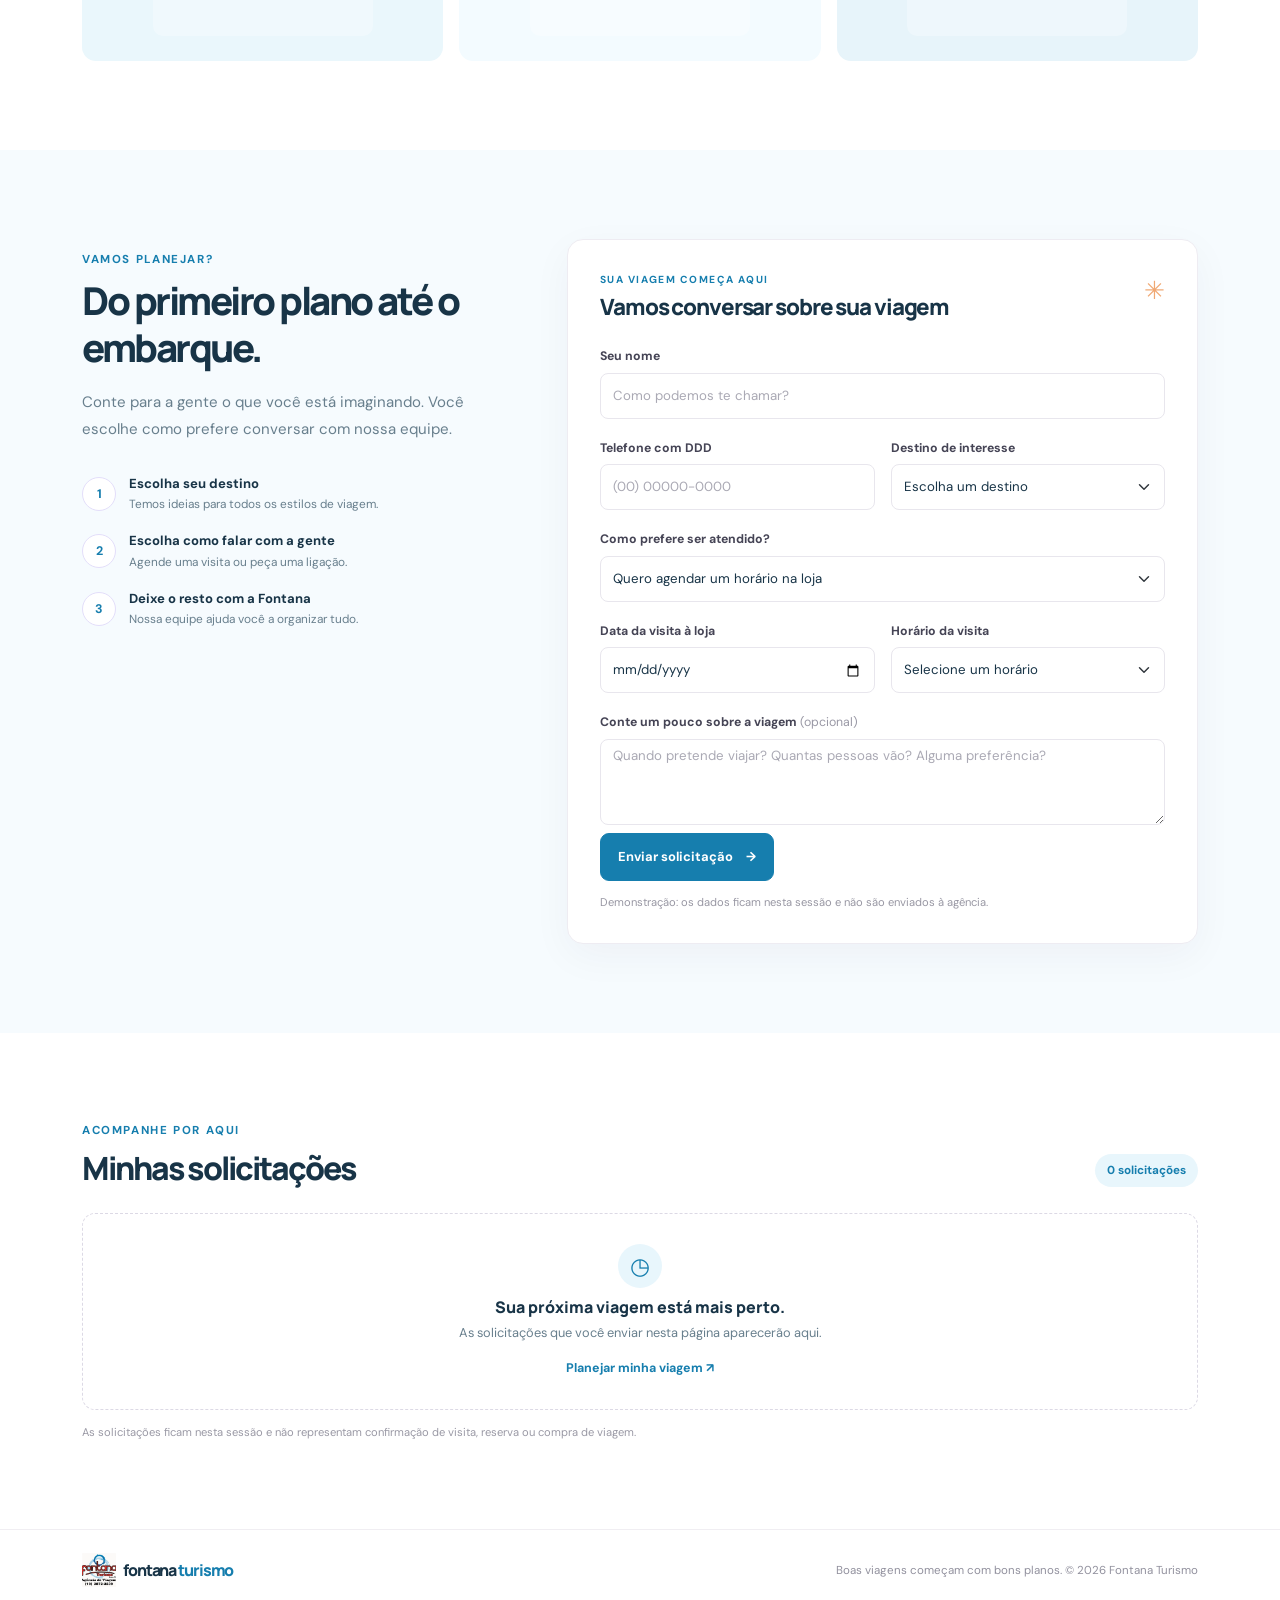
==== commit 0a516290: "terminando" ====
--- a/index.html
+++ b/index.html
@@ -125,72 +125,72 @@
             <div class="col-md-6 col-lg-4">
               <a class="service-card-link" href="destino.html?regiao=brasil">
                 <article class="service-card service-lilac">
-                  <img class="catalog-image" data-image-src="https://static.vecteezy.com/system/resources/previews/017/197/465/non_2x/brazil-map-on-transparent-background-free-png.png" alt="Paisagem do Brasil" hidden />
                   <div class="service-icon" aria-hidden="true">☀</div>
                   <p class="service-number">01 / NACIONAL</p>
                   <h3>Brasil</h3>
                   <p>Praias, cidades históricas e paisagens naturais de norte a sul.</p>
                   <span class="service-link">Explorar o Brasil <span aria-hidden="true">↗</span></span>
+                  <img class="catalog-image" data-image-src="https://static.vecteezy.com/system/resources/previews/017/197/465/non_2x/brazil-map-on-transparent-background-free-png.png" alt="Paisagem do Brasil" hidden />
                 </article>
               </a>
             </div>
             <div class="col-md-6 col-lg-4">
               <a class="service-card-link" href="destino.html?regiao=americas">
                 <article class="service-card service-peach">
-                  <img class="catalog-image" data-image-src="https://static.vecteezy.com/system/resources/previews/027/647/774/original/america-continent-map-design-vector.jpg" alt="Paisagem das Américas" hidden />
                   <div class="service-icon" aria-hidden="true">◎</div>
                   <p class="service-number">02 / AMÉRICAS</p>
                   <h3>América do Sul e do Norte</h3>
                   <p>Da cultura latino-americana às grandes cidades norte-americanas.</p>
                   <span class="service-link">Explorar as Américas <span aria-hidden="true">↗</span></span>
+                  <img class="catalog-image" data-image-src="https://static.vecteezy.com/system/resources/previews/027/647/774/original/america-continent-map-design-vector.jpg" alt="Paisagem das Américas" hidden />
                 </article>
               </a>
             </div>
             <div class="col-md-6 col-lg-4">
               <a class="service-card-link" href="destino.html?regiao=africa">
                 <article class="service-card service-green">
-                  <img class="catalog-image" data-image-src="" alt="Paisagem da África" hidden />
                   <div class="service-icon" aria-hidden="true">◇</div>
                   <p class="service-number">03 / ÁFRICA</p>
                   <h3>África</h3>
                   <p>Safáris, cidades vibrantes e histórias que atravessam gerações.</p>
                   <span class="service-link">Explorar a África <span aria-hidden="true">↗</span></span>
+                  <img class="catalog-image" data-image-src="https://www.pngall.com/wp-content/uploads/5/Africa-Map-PNG-Free-Download-1.png" alt="Paisagem da África" hidden />
                 </article>
               </a>
             </div>
             <div class="col-md-6 col-lg-4">
               <a class="service-card-link" href="destino.html?regiao=europa">
                 <article class="service-card service-lilac">
-                  <img class="catalog-image" data-image-src="" alt="Paisagem da Europa" hidden />
                   <div class="service-icon" aria-hidden="true">⌂</div>
                   <p class="service-number">04 / EUROPA</p>
                   <h3>Europa</h3>
                   <p>Arquitetura, arte e gastronomia em destinos cheios de personalidade.</p>
                   <span class="service-link">Explorar a Europa <span aria-hidden="true">↗</span></span>
+                  <img class="catalog-image" data-image-src="https://static.vecteezy.com/system/resources/thumbnails/054/650/637/small_2x/europe-map-modern-colorful-style-multi-coloured-europe-map-maps-of-european-countries-with-highlighted-by-different-colours-png.png" alt="Paisagem da Europa" hidden />
                 </article>
               </a>
             </div>
             <div class="col-md-6 col-lg-4">
               <a class="service-card-link" href="destino.html?regiao=asia">
                 <article class="service-card service-peach">
-                  <img class="catalog-image" data-image-src="" alt="Paisagem da Ásia" hidden />
                   <div class="service-icon" aria-hidden="true">✦</div>
                   <p class="service-number">05 / ÁSIA</p>
                   <h3>Ásia</h3>
                   <p>Tradições milenares, metrópoles modernas e sabores surpreendentes.</p>
                   <span class="service-link">Explorar a Ásia <span aria-hidden="true">↗</span></span>
+                  <img class="catalog-image" data-image-src="https://www.pngall.com/wp-content/uploads/5/Asia-Transparent.png" alt="Paisagem da Ásia" hidden />
                 </article>
               </a>
             </div>
             <div class="col-md-6 col-lg-4">
               <a class="service-card-link" href="destino.html?regiao=cruzeiros">
                 <article class="service-card service-green">
-                  <img class="catalog-image" data-image-src="" alt="Navio de cruzeiro" hidden />
                   <div class="service-icon" aria-hidden="true">♧</div>
                   <p class="service-number">06 / PELOS MARES</p>
                   <h3>Cruzeiros</h3>
                   <p>Conheça vários lugares em uma só viagem, com conforto a bordo.</p>
                   <span class="service-link">Explorar cruzeiros <span aria-hidden="true">↗</span></span>
+                  <img class="catalog-image" data-image-src="https://tse1.mm.bing.net/th/id/OIP.v0nPI4572weXTkmX9rN8RgHaFP?r=0&rs=1&pid=ImgDetMain&o=7&rm=3" alt="Navio de cruzeiro" hidden />
                 </article>
               </a>
             </div>
--- a/css/style.css
+++ b/css/style.css
@@ -169,7 +169,7 @@
 
 .section-intro { max-width: 240px; margin: 0 0 4px; color: var(--muted); font-size: .9rem; line-height: 1.6; }
 .service-card-link { display: block; height: 100%; color: inherit; text-decoration: none; }
-.service-card { height: 100%; min-height: 268px; padding: 25px; border-radius: 14px; transition: transform .2s ease, box-shadow .2s ease; }
+.service-card { display: flex; flex-direction: column; height: 100%; min-height: 268px; padding: 25px; border-radius: 14px; transition: transform .2s ease, box-shadow .2s ease; }
 .service-card-link:hover .service-card, .service-card-link:focus-visible .service-card { box-shadow: 0 14px 35px rgba(36, 32, 65, .08); transform: translateY(-4px); }
 .service-card-link:focus-visible { border-radius: 14px; outline: 3px solid rgba(22, 126, 174, .38); outline-offset: 3px; }
 .catalog-image {
@@ -177,7 +177,7 @@
   width: 100%;
   max-width: 220px;
   height: 120px;
-  margin: 0 auto 20px;
+  margin: auto auto 0;
   border-radius: 10px;
   object-fit: contain;
   background: rgba(255, 255, 255, .28);
@@ -239,13 +239,13 @@
 .destination-highlight { padding: 21px; border: 1px solid var(--line); border-radius: 12px; background: #fff; }
 .destination-highlight strong { display: block; margin-bottom: 6px; font-family: var(--font-heading); font-size: .92rem; }
 .destination-highlight p { margin: 0; color: var(--muted); font-size: .8rem; line-height: 1.6; }
-.destination-place-card { height: 100%; padding: 23px; border-radius: 13px; background: var(--paper); }
+.destination-place-card { display: flex; flex-direction: column; height: 100%; padding: 23px; border-radius: 13px; background: var(--paper); }
 .destination-place-image {
   display: block;
   width: 100%;
   max-width: 220px;
   height: 120px;
-  margin: 0 auto 18px;
+  margin: auto auto 0;
   border-radius: 9px;
   object-fit: contain;
   background: rgba(255, 255, 255, .3);
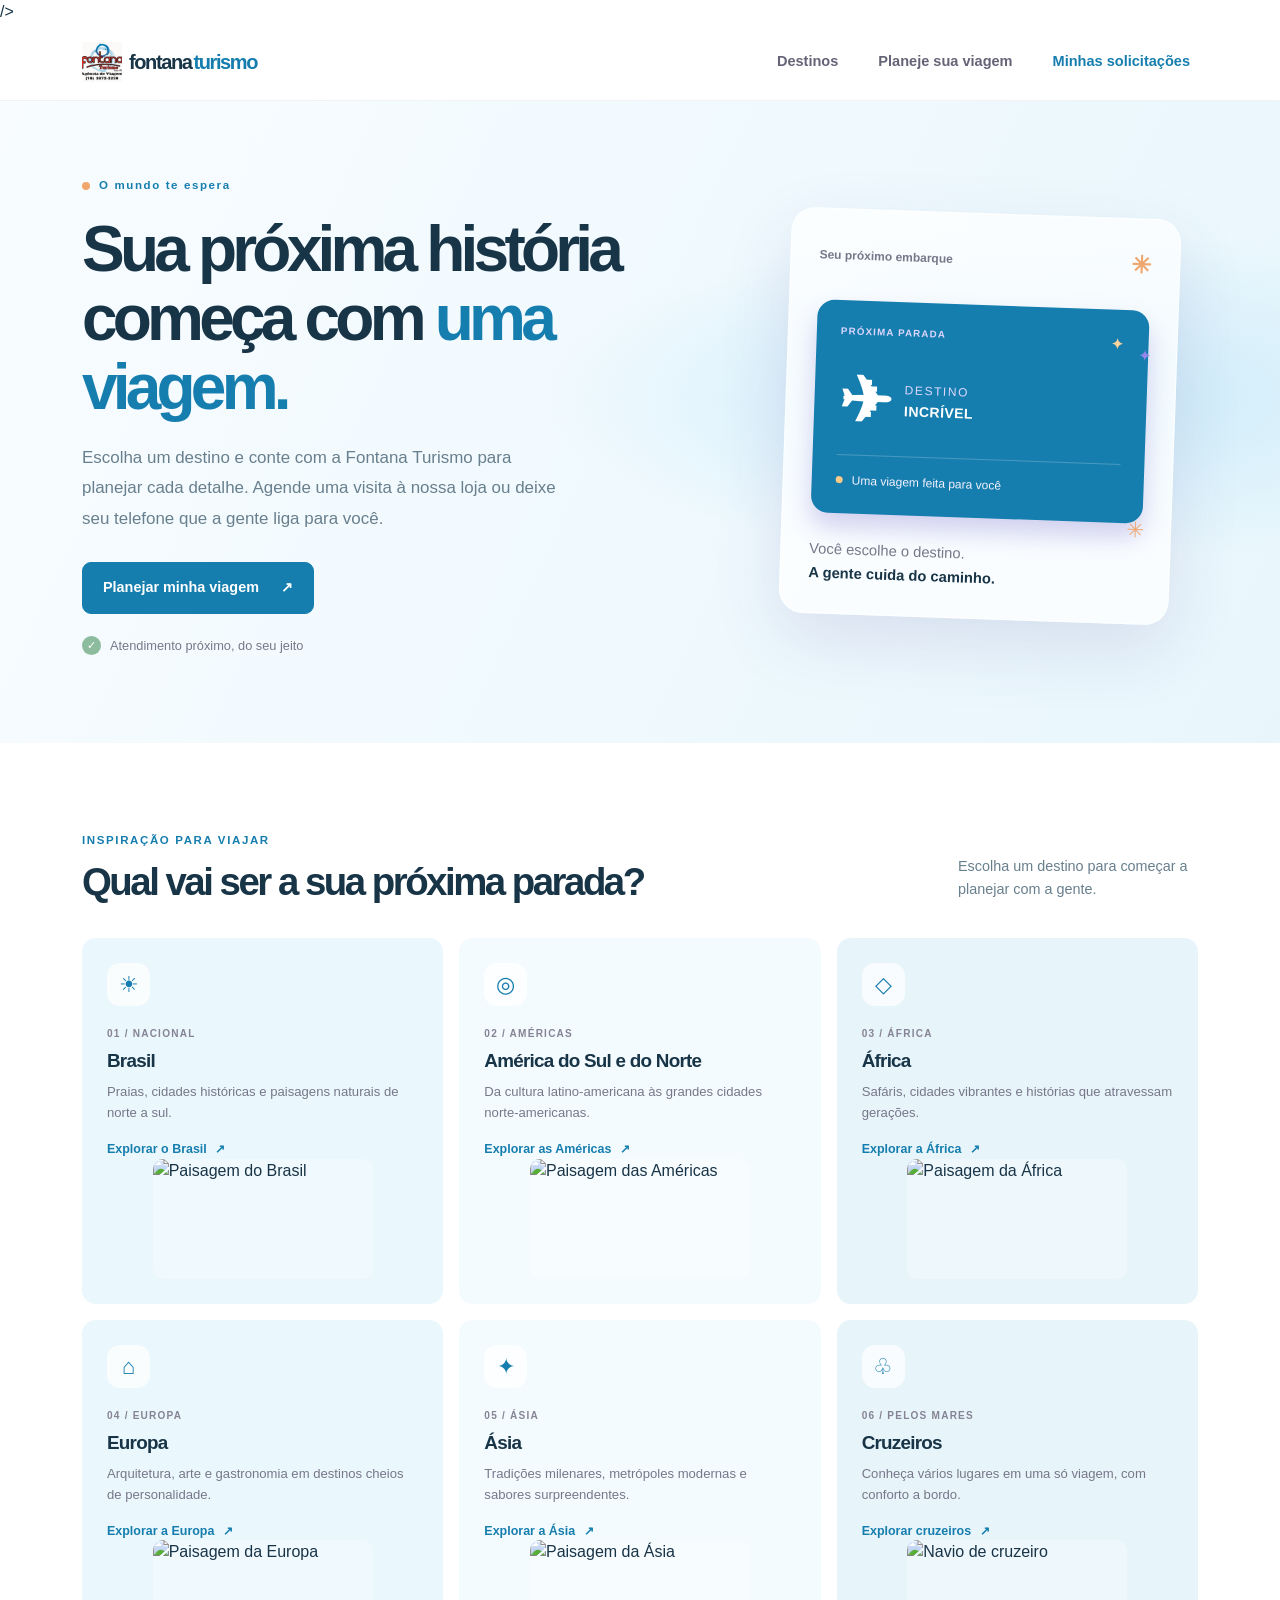
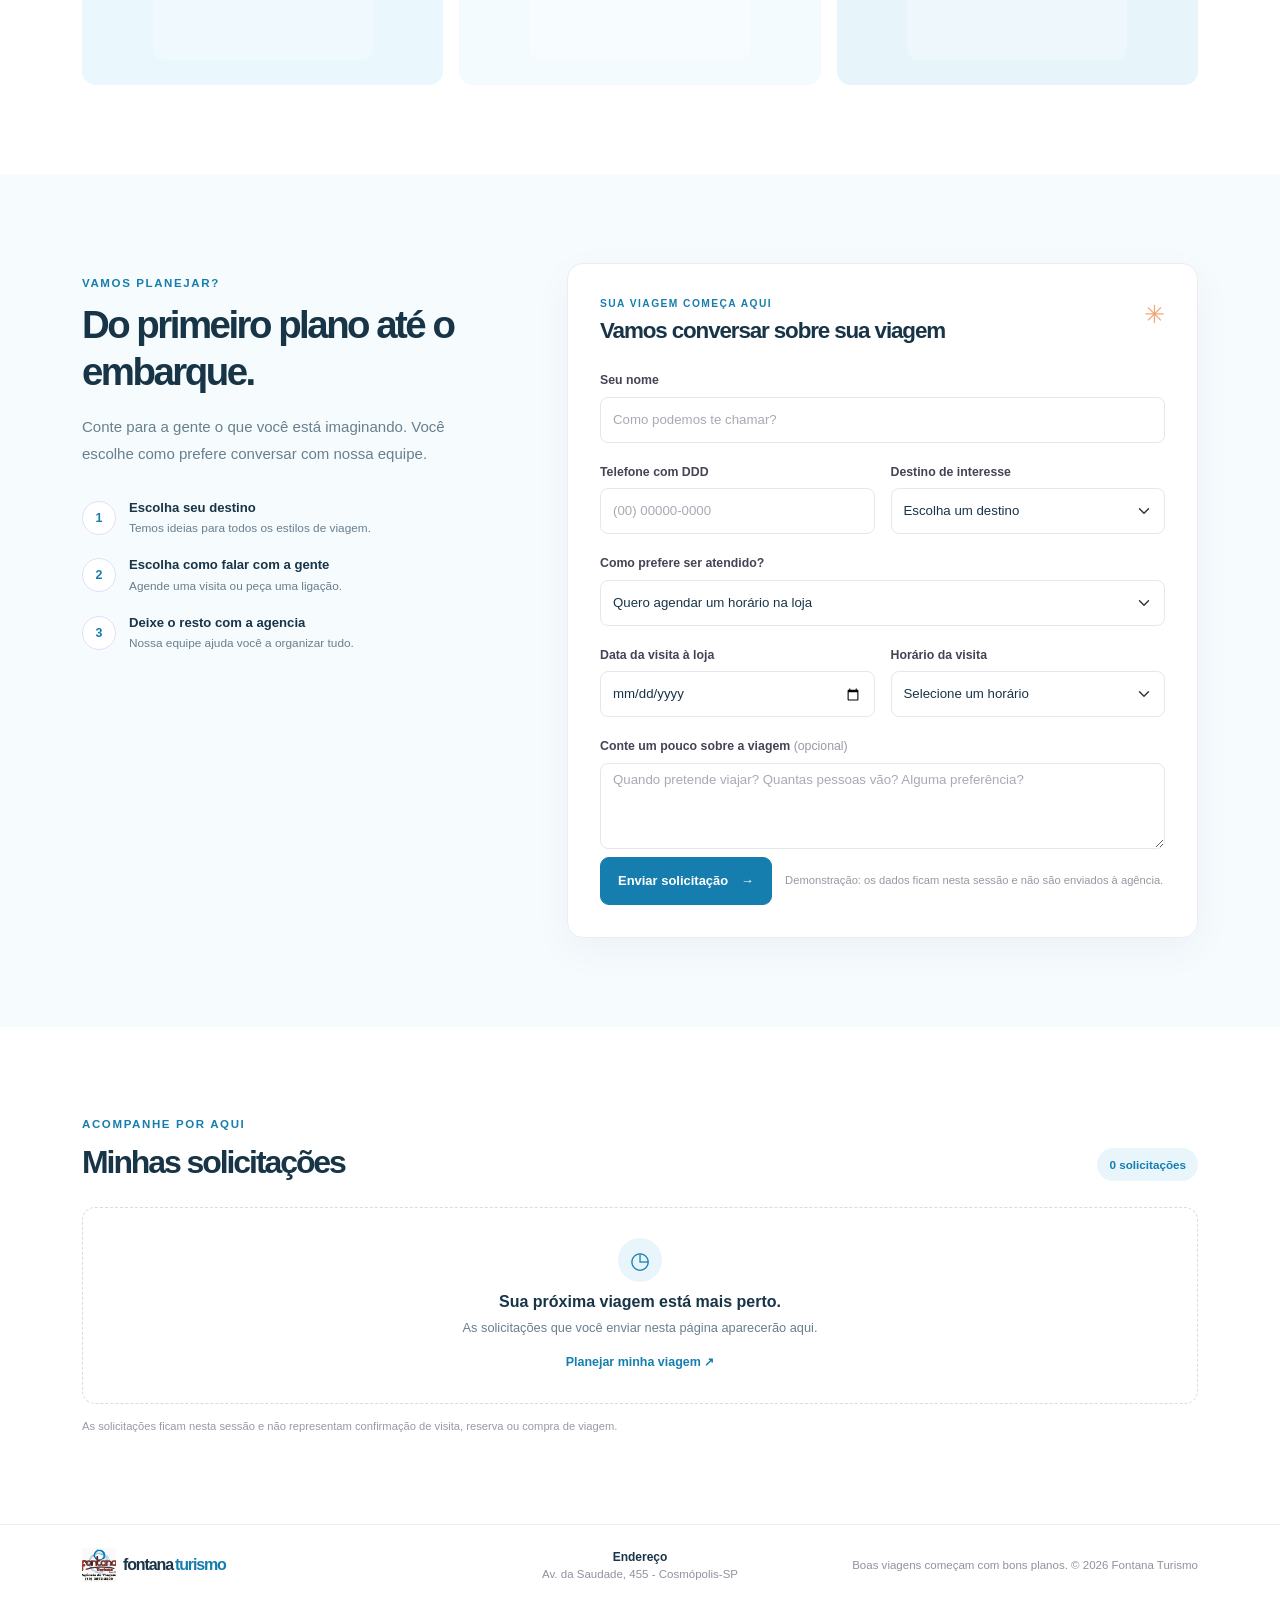
==== commit 74397d48: "terminando" ====
--- a/index.html
+++ b/index.html
@@ -8,11 +8,9 @@
       content="Escolha seu próximo destino com a Fontana Turismo. Agende uma visita ou peça para nossa equipe entrar em contato."
     />
     <title>Fontana Turismo | Sua próxima viagem começa aqui</title>
-    <link rel="preconnect" href="https://fonts.googleapis.com" />
-    <link rel="preconnect" href="https://fonts.gstatic.com" crossorigin />
-    <link
-      href="https://fonts.googleapis.com/css2?family=DM+Sans:wght@400;500;600;700&family=Manrope:wght@400;500;600;700;800&display=swap"
-      rel="stylesheet"
+<link rel="preconnect" href="https://fonts.googleapis.com">
+<link rel="preconnect" href="https://fonts.gstatic.com" crossorigin>
+<link href="https://fonts.googleapis.com/css2?family=Firjar:wght@100..800&display=swap" rel="stylesheet">
     />
     <link
       href="https://cdn.jsdelivr.net/npm/bootstrap@5.3.3/dist/css/bootstrap.min.css"
@@ -225,7 +223,7 @@
               <div class="booking-step">
                 <span>3</span>
                 <div>
-                  <strong>Deixe o resto com a Fontana</strong>
+                  <strong>Deixe o resto com a agencia</strong>
                   <small>Nossa equipe ajuda você a organizar tudo.</small>
                 </div>
               </div>
@@ -380,14 +378,16 @@
     </main>
 
     <footer class="site-footer">
-      <div
-        class="container d-flex flex-column flex-sm-row justify-content-between align-items-sm-center gap-2"
-      >
+      <div class="container footer-content">
         <a class="navbar-brand brand footer-brand" href="#inicio">
           <img class="brand-logo" src="imagens/OIP.webp" alt="" />
           fontana<span>turismo</span>
         </a>
-        <p>Boas viagens começam com bons planos. © 2026 Fontana Turismo</p>
+        <div class="footer-location">
+          <strong>Endereço</strong>
+          <address>Av. da Saudade, 455 - Cosmópolis-SP</address>
+        </div>
+        <p class="footer-copyright">Boas viagens começam com bons planos. © 2026 Fontana Turismo</p>
       </div>
     </footer>
 
--- a/css/style.css
+++ b/css/style.css
@@ -281,9 +281,13 @@
 .list-note { margin: 14px 0 0; color: #9a99a5; font-size: .7rem; }
 
 .site-footer { padding: 23px 0; border-top: 1px solid #f0eef2; }
+.footer-content { display: grid; grid-template-columns: repeat(3, minmax(0, 1fr)); align-items: center; gap: 12px; }
 .footer-brand { font-size: 1rem; }
 .footer-brand .brand-logo { width: 34px; height: 34px; }
-.site-footer p { margin: 0; color: #92919e; font-size: .72rem; }
+.footer-location { text-align: center; }
+.footer-location strong { display: block; color: var(--ink); font-size: .75rem; }
+.footer-location address, .site-footer p { margin: 0; color: #92919e; font-size: .72rem; }
+.footer-copyright { text-align: right; }
 
 @media (max-width: 991.98px) {
   .hero-section { padding: 60px 0 70px; }
@@ -317,7 +321,8 @@
   .appointments-heading { align-items: flex-start; flex-direction: column; }
   .appointment-card { align-items: flex-start; }
   .appointment-meta { width: 100%; justify-content: space-between; padding-left: 66px; }
-  .site-footer .container { align-items: flex-start !important; }
+  .footer-content { grid-template-columns: 1fr; justify-items: center; text-align: center; }
+  .footer-copyright { text-align: center; }
 }
 
 @media (prefers-reduced-motion: reduce) {
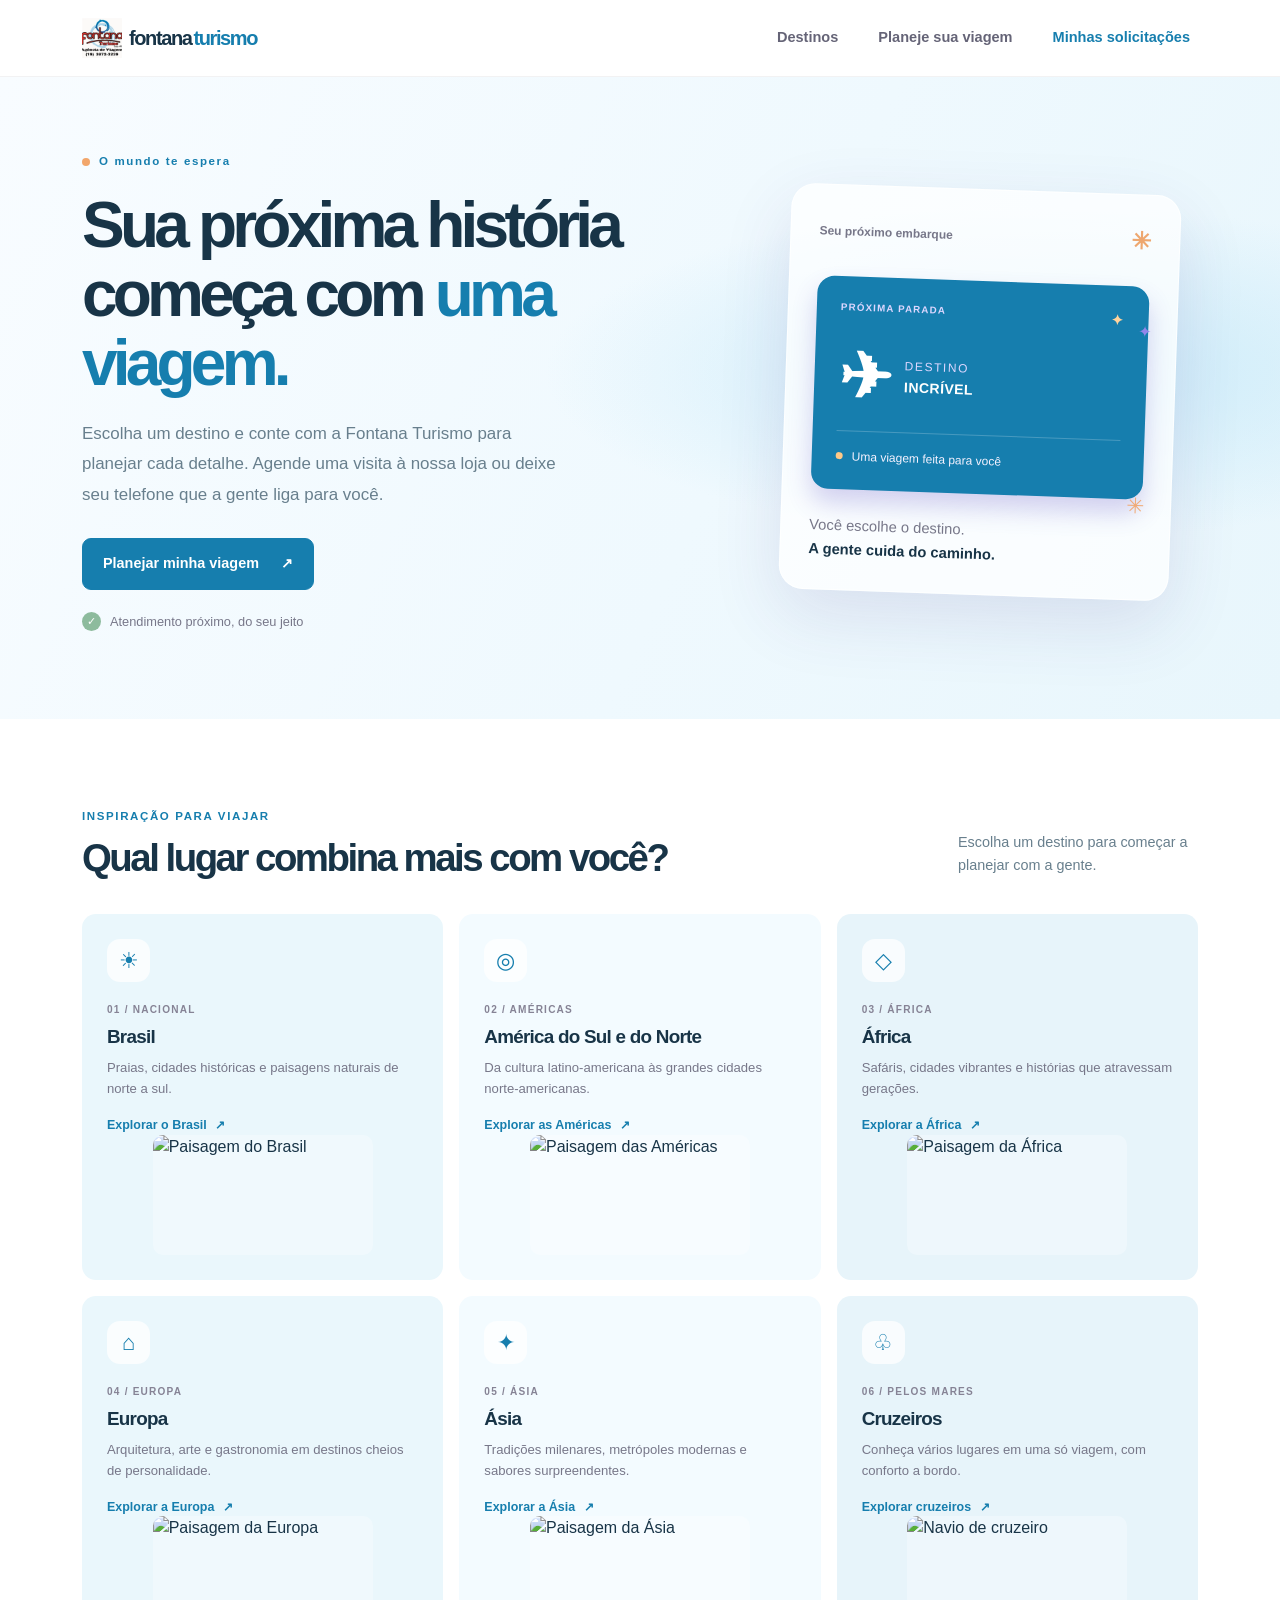
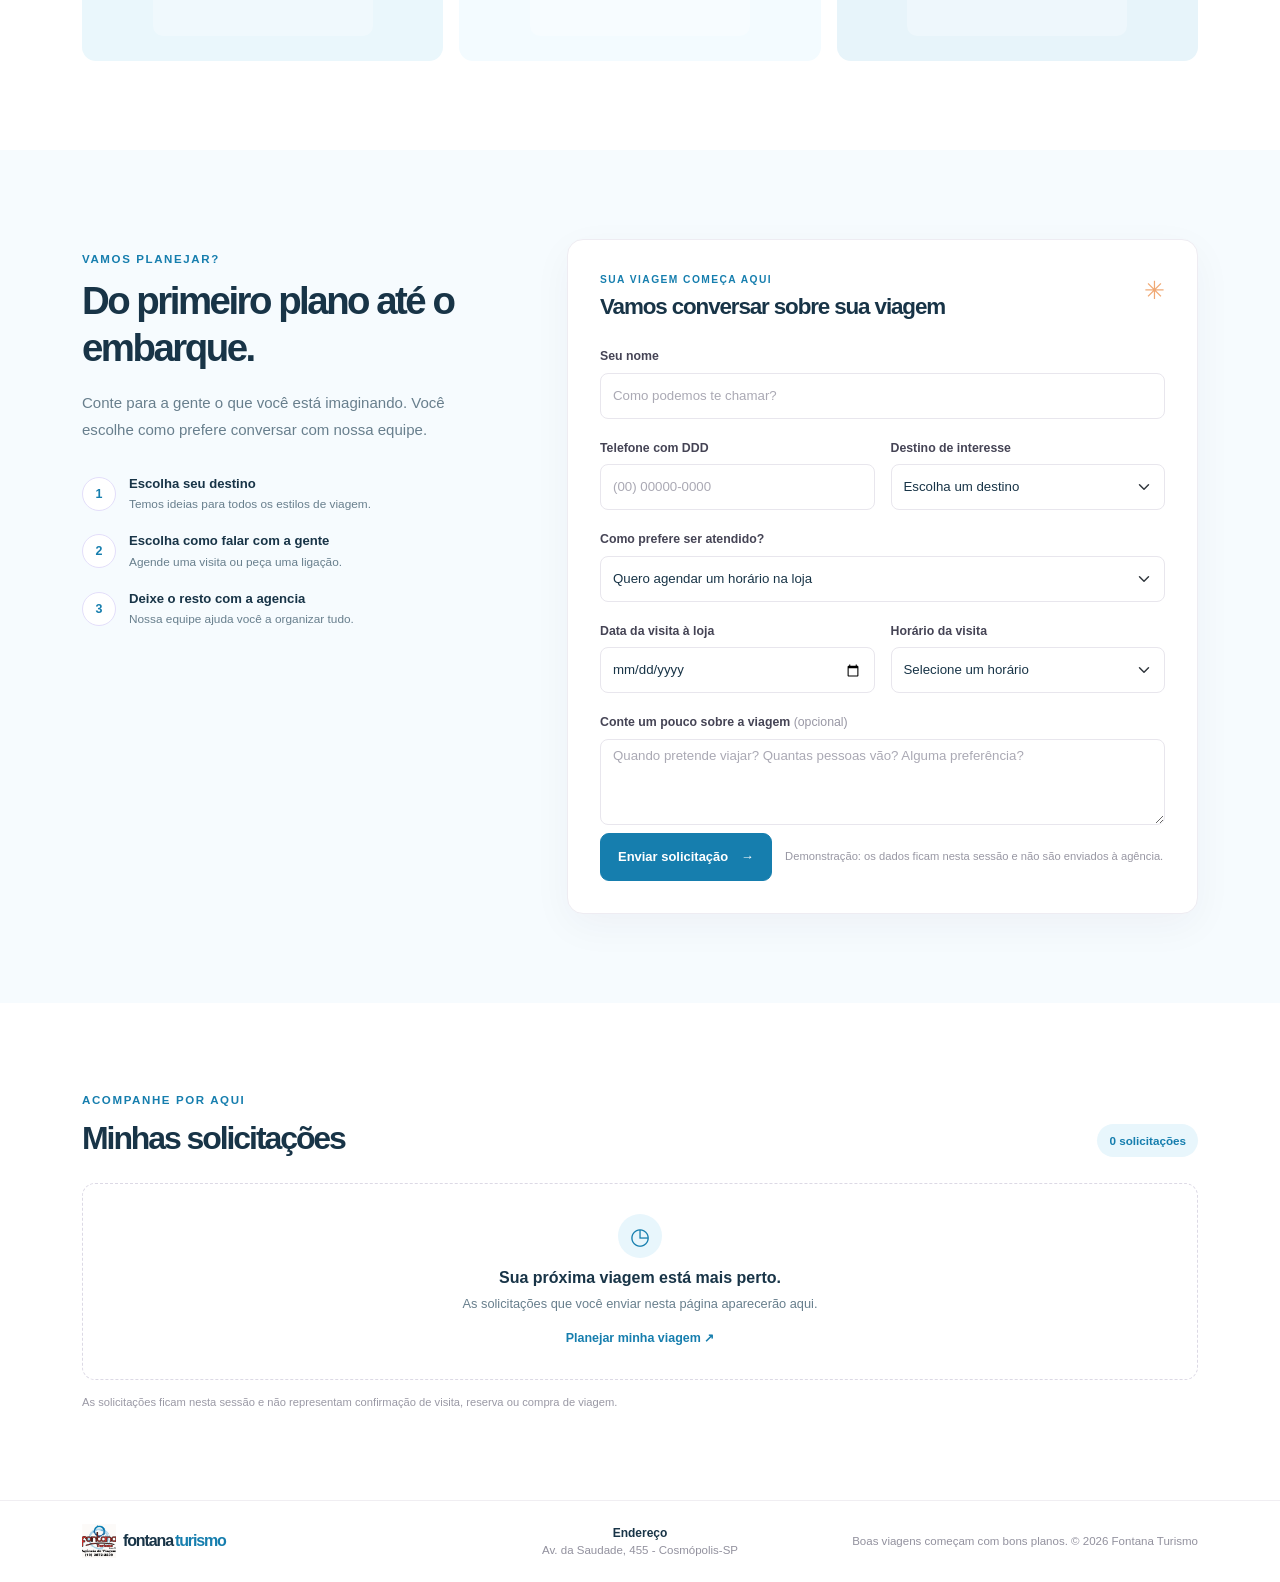
==== commit b57ce63b: "terminando" ====
--- a/index.html
+++ b/index.html
@@ -11,7 +11,7 @@
 <link rel="preconnect" href="https://fonts.googleapis.com">
 <link rel="preconnect" href="https://fonts.gstatic.com" crossorigin>
 <link href="https://fonts.googleapis.com/css2?family=Firjar:wght@100..800&display=swap" rel="stylesheet">
-    />
+    
     <link
       href="https://cdn.jsdelivr.net/npm/bootstrap@5.3.3/dist/css/bootstrap.min.css"
       rel="stylesheet"
@@ -115,7 +115,7 @@
           >
             <div>
               <p class="section-kicker">INSPIRAÇÃO PARA VIAJAR</p>
-              <h2>Qual vai ser a sua próxima parada?</h2>
+              <h2>Qual lugar combina mais com você?</h2>
             </div>
             <p class="section-intro">Escolha um destino para começar a planejar com a gente.</p>
           </div>
